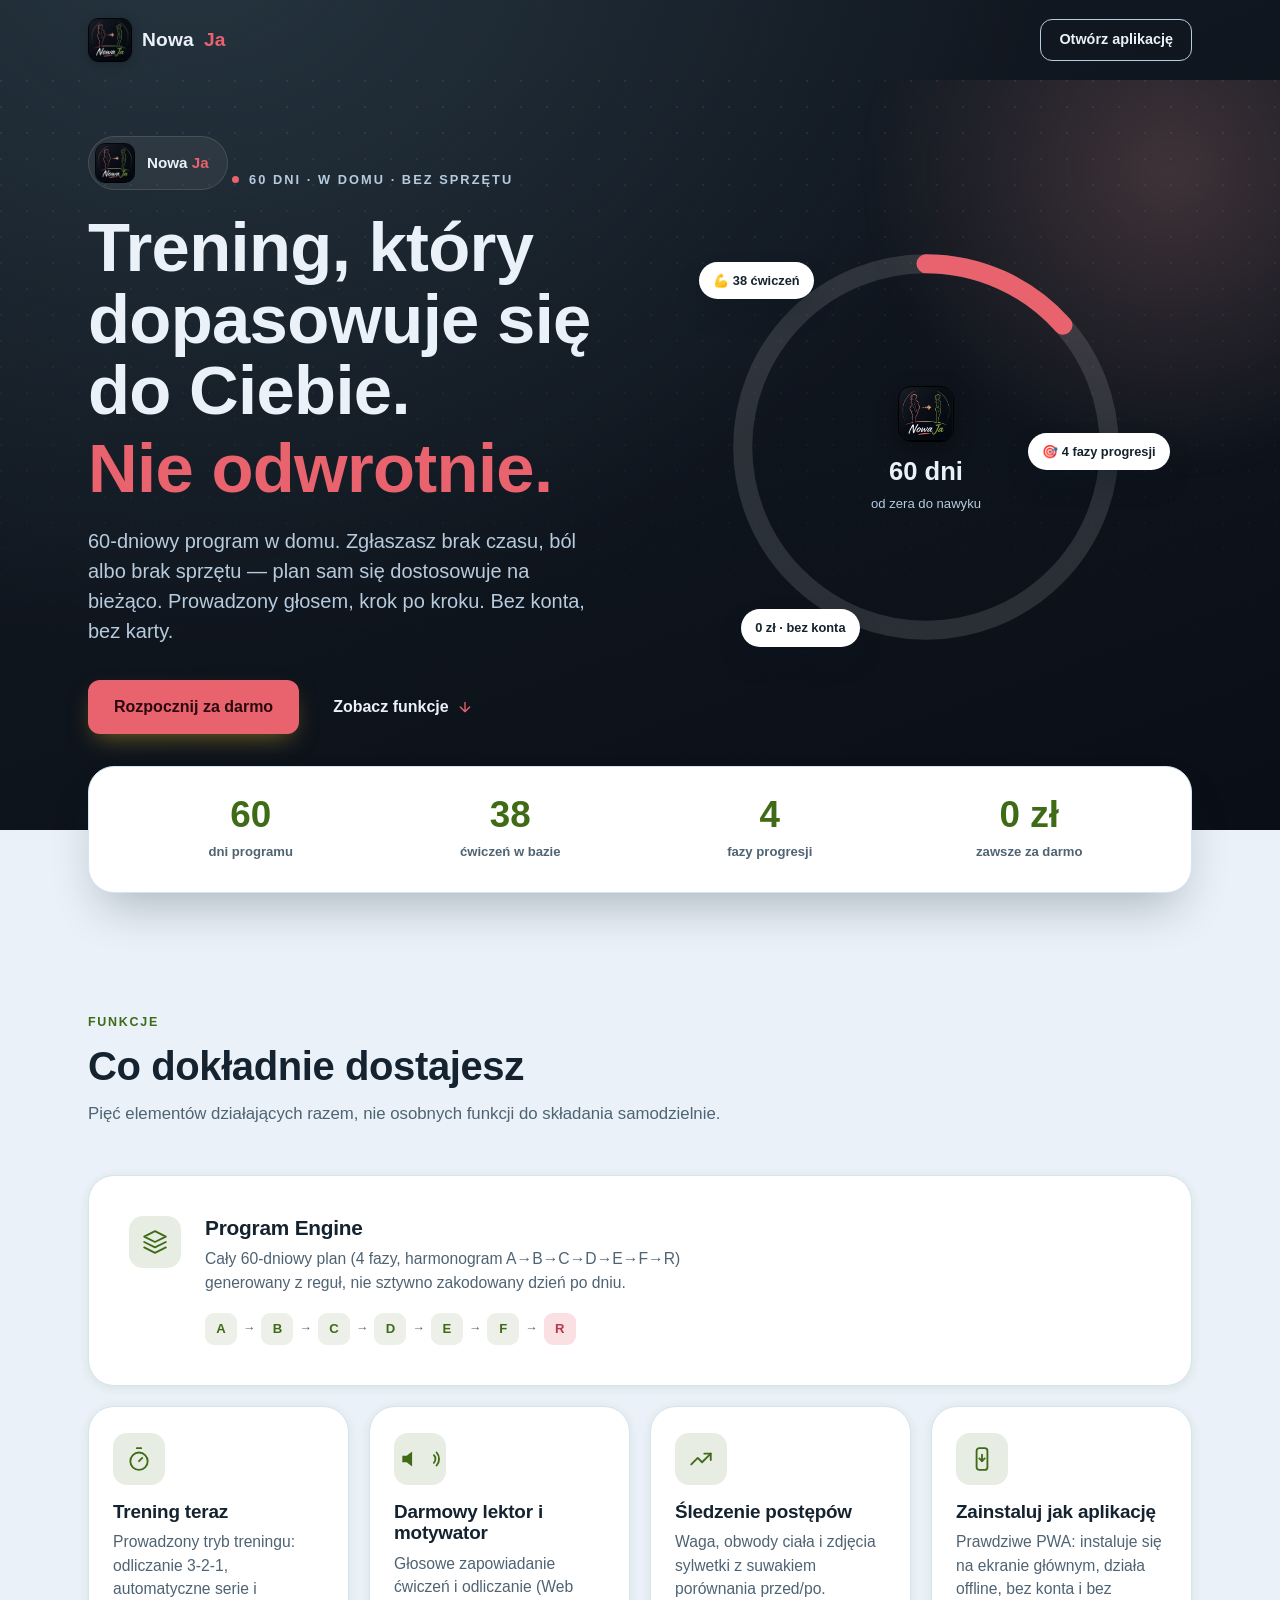
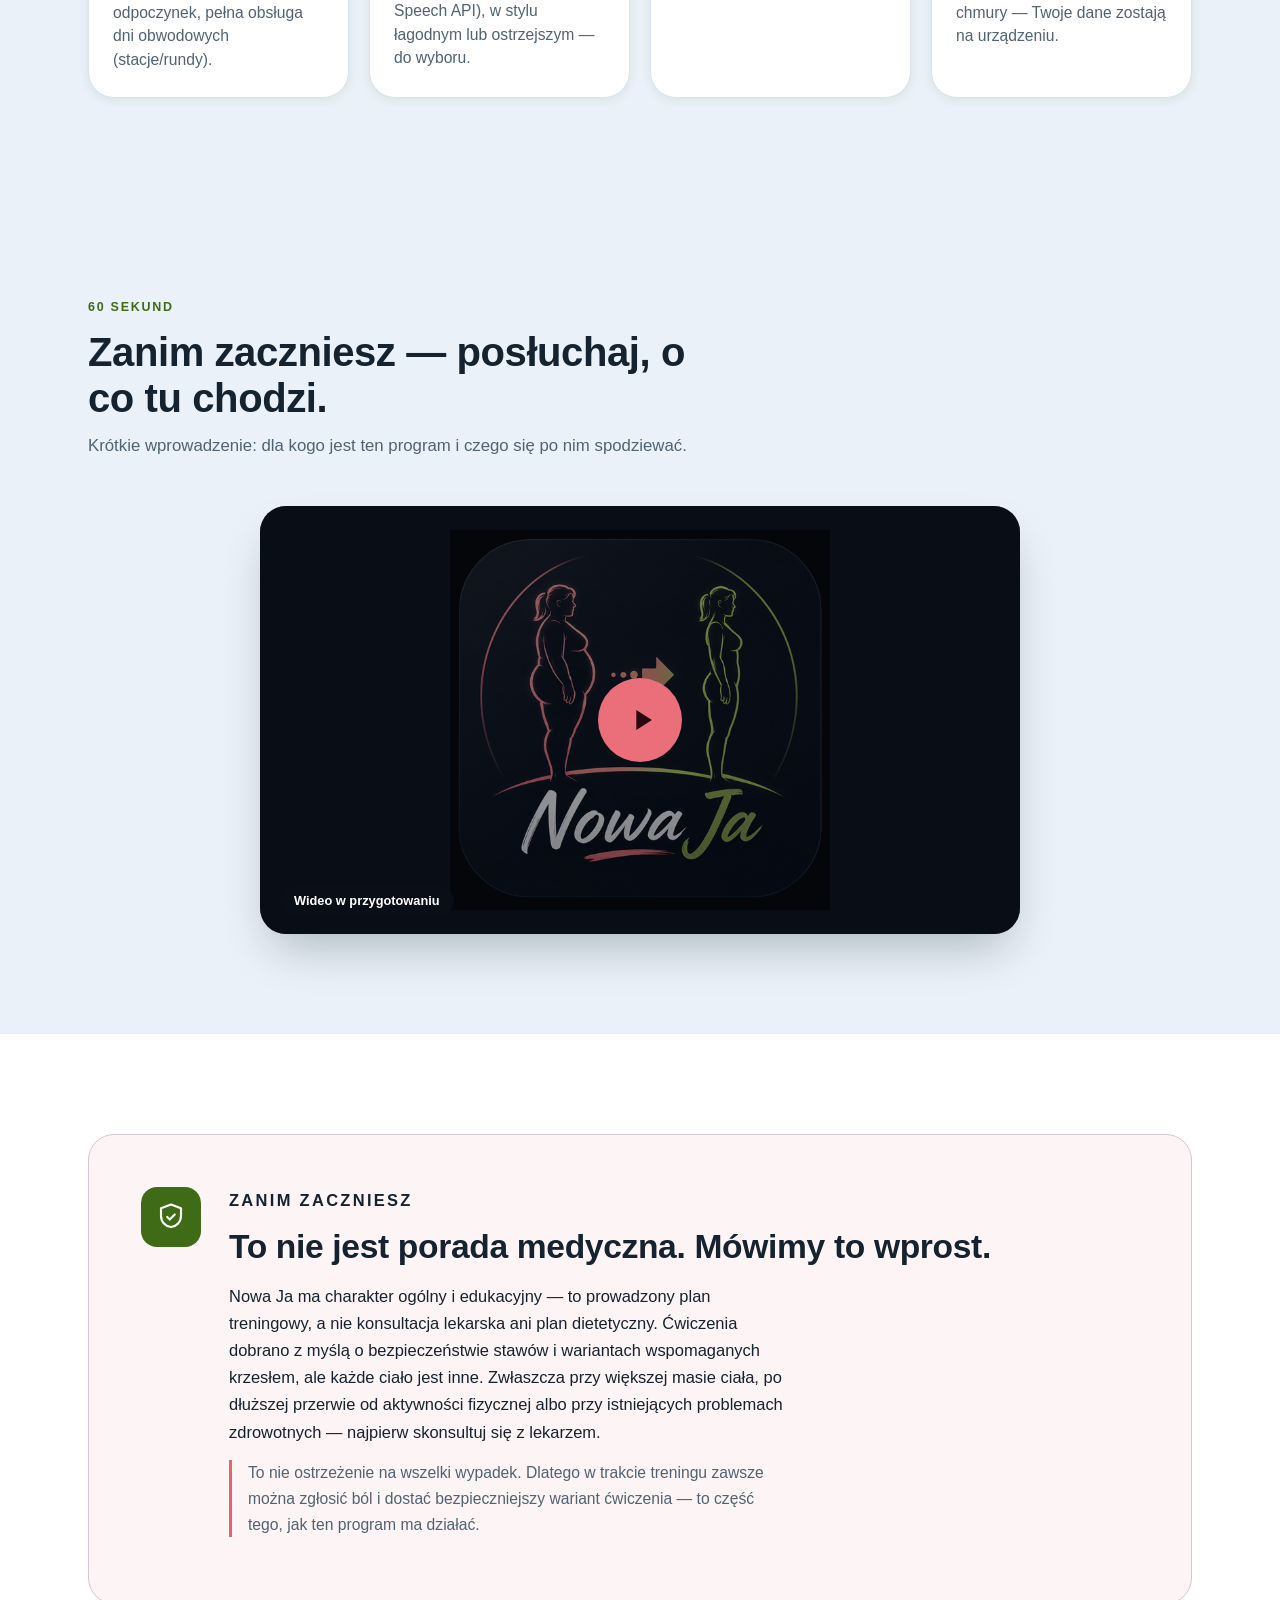
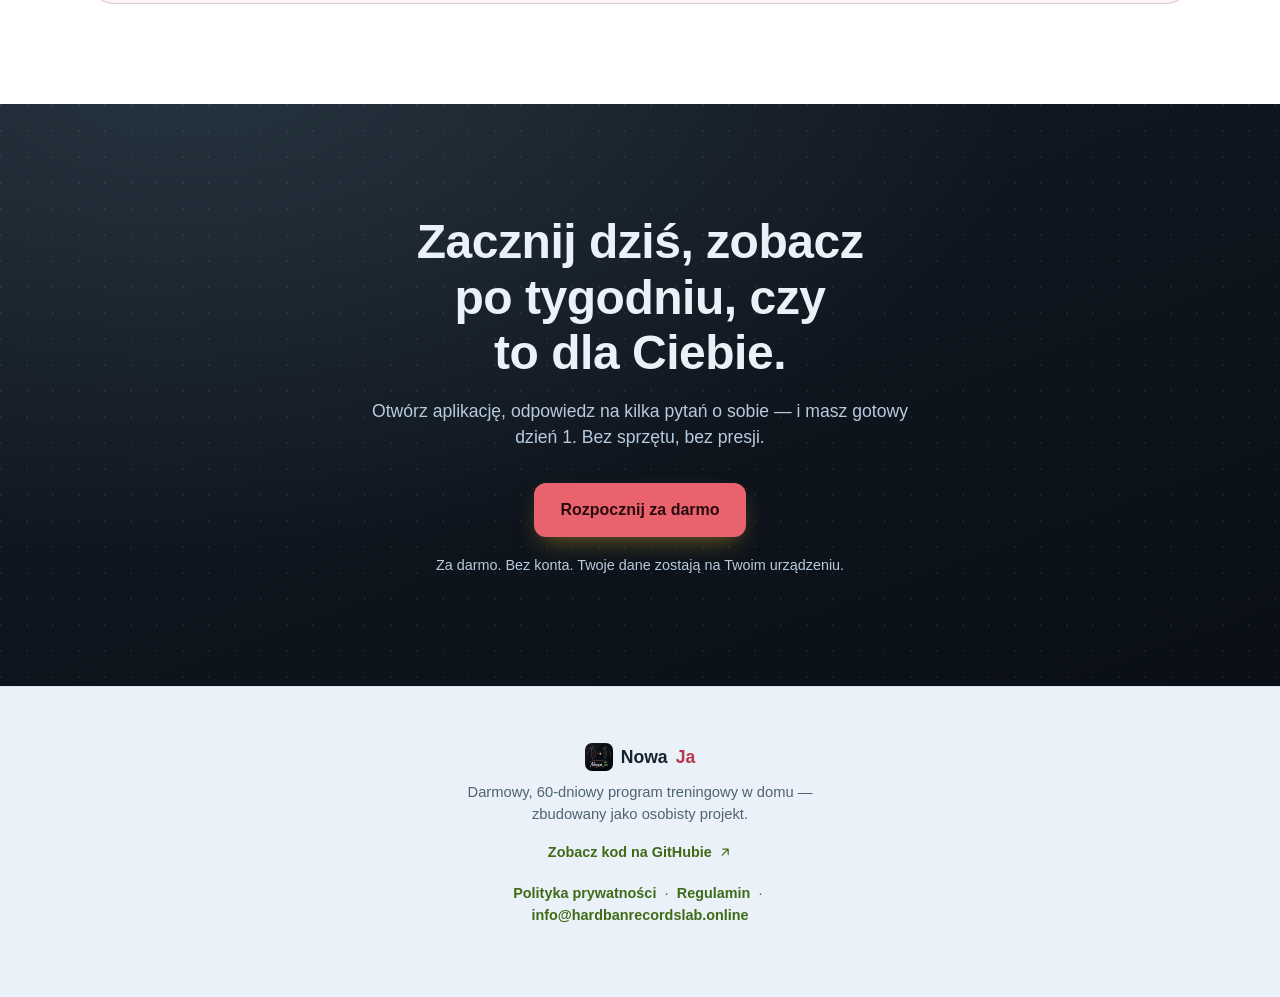
==== index.html @ bdd27f01 "Rewrite landing page copy away from stock ad-copy formulas Replaced the "stop X, start Y" / "not jus" ====
<!DOCTYPE html>
<html lang="pl">
<head>
<meta charset="UTF-8">
<meta name="viewport" content="width=device-width, initial-scale=1">
<script async src="https://pagead2.googlesyndication.com/pagead/js/adsbygoogle.js?client=ca-pub-1199802338847388" crossorigin="anonymous"></script>
<title>Nowa Ja — Twój 60-dniowy plan treningowy</title>
<meta name="description" content="Darmowy, w pełni spersonalizowany 60-dniowy program treningowy w domu. Bez sprzętu, bez konta, bez presji — z prowadzeniem głosowym i realną troską o bezpieczeństwo.">
<meta name="keywords" content="trening w domu, plan treningowy, 60 dni, aplikacja fitness, ćwiczenia bez sprzętu, trening kobiet, aplikacja PWA, darmowy trening">
<meta name="author" content="Nowa Ja">
<meta name="robots" content="index, follow">
<link rel="canonical" href="https://nowa-ja.vercel.app/">
<meta name="theme-color" content="#3F6B17">
<link rel="icon" type="image/png" sizes="32x32" href="icons/favicon-32.png">
<link rel="icon" type="image/png" sizes="192x192" href="icons/icon-192.png">
<link rel="apple-touch-icon" href="icons/apple-touch-icon.png">

<meta property="og:type" content="website">
<meta property="og:site_name" content="Nowa Ja">
<meta property="og:locale" content="pl_PL">
<meta property="og:url" content="https://nowa-ja.vercel.app/">
<meta property="og:title" content="Nowa Ja — Twój 60-dniowy plan treningowy">
<meta property="og:description" content="Darmowy, w pełni spersonalizowany 60-dniowy program treningowy w domu. Bez sprzętu, bez konta, bez presji — z prowadzeniem głosowym i realną troską o bezpieczeństwo.">
<meta property="og:image" content="https://nowa-ja.vercel.app/assets/og-image.png">
<meta property="og:image:width" content="1200">
<meta property="og:image:height" content="630">
<meta property="og:image:alt" content="Nowa Ja — logo aplikacji z sylwetkami przed i po">

<meta name="twitter:card" content="summary_large_image">
<meta name="twitter:title" content="Nowa Ja — Twój 60-dniowy plan treningowy">
<meta name="twitter:description" content="Darmowy, w pełni spersonalizowany 60-dniowy program treningowy w domu. Bez sprzętu, bez konta, bez presji.">
<meta name="twitter:image" content="https://nowa-ja.vercel.app/assets/og-image.png">

<script type="application/ld+json">
{
  "@context": "https://schema.org",
  "@type": "WebApplication",
  "name": "Nowa Ja",
  "url": "https://nowa-ja.vercel.app/",
  "description": "Darmowy, w pełni spersonalizowany 60-dniowy program treningowy w domu. Bez sprzętu, bez konta, bez presji — z prowadzeniem głosowym i realną troską o bezpieczeństwo.",
  "applicationCategory": "HealthApplication",
  "operatingSystem": "Any (przeglądarka / PWA)",
  "image": "https://nowa-ja.vercel.app/assets/og-image.png",
  "inLanguage": "pl",
  "offers": {
    "@type": "Offer",
    "price": "0",
    "priceCurrency": "PLN"
  }
}
</script>
<script>
/* Runs before the body paints: only gate .reveal elements behind opacity:0
   when JS actually executes AND the user hasn't asked for reduced motion.
   If this never runs (JS blocked) content is simply visible — no animation,
   never permanently hidden. */
if (!window.matchMedia('(prefers-reduced-motion: reduce)').matches) {
  document.documentElement.classList.add('js-reveal');
}
</script>
<style>

/* ============================================================
   TOKENS — copied from css/styles.css (:root / dark-mode blocks)
   plus supporting tokens for this page only (radius/shadow variants,
   and a fixed "brand panel" pair that intentionally does NOT swap
   with color-scheme — see note below).
   ============================================================ */
:root {
  /* Sampled directly from logo.png: forest green (the "after" silhouette +
     "Ja" wordmark) replaces navy, coral-red (the "before" silhouette + arrow)
     replaces gold — same roles, colors now actually come from the app's logo. */
  --navy: #3F6B17;
  --gold: #E8636E;
  --bg: #EAF1F8;
  --surface: #FFFFFF;
  --border: #D7E3F0;
  --text: #14232F;
  --text-muted: #4F6373;
  /* Darkened coral for coral-colored TEXT on light surfaces (footer wordmark,
     phase chips) — plain --gold on --bg/--surface only reaches ~2.9:1, short
     of the 4.5:1 text threshold — this darker shade measures 5.05:1.
     Gold/coral-on-navy contexts (panels, buttons) keep the vivid --gold. */
  --gold-ink: #B5394A;

  --radius: 16px;
  --radius-lg: 26px;
  --shadow: 0 2px 10px rgba(63, 107, 23, 0.10);
  --shadow-lg: 0 24px 48px -14px rgba(20, 35, 47, 0.30);

  /* Fixed near-black brand panel (hero / final CTA / showcase) — the same
     near-black as logo.png's own card background (sampled #0A0F17), not
     navy blue anymore. Deliberately NOT redefined under prefers-color-scheme:
     dark — "near-black dominant" is the brand's constant, matching the logo
     regardless of theme. Panel ink colors are fixed to match; near-black only
     improves contrast for the light panel-ink text vs. the old navy. */
  --panel-a: #141B24;
  --panel-b: #0A0F17;
  --panel-ink: #EAF1F8;
  --panel-ink-muted: #B7CBDE;
  --panel-bezel-a: #1C2530;
  --panel-bezel-b: #05080C;

  color-scheme: light dark;
}

@media (prefers-color-scheme: dark) {
  :root {
    /* Pulled further from --surface (#16232F) than the app's own dark bg so
       the page's section alternation (bg/surface/panel) stays legible
       instead of collapsing into one slab. */
    --bg: #0B141C;
    --surface: #16232F;
    --border: #223244;
    --text: #EAF1F8;
    --text-muted: #9DB1C2;
    --navy: #9AC94A;
    --shadow: 0 2px 10px rgba(0, 0, 0, 0.35);
    --shadow-lg: 0 24px 54px -12px rgba(0, 0, 0, 0.55);
    /* Vivid coral already clears AA on dark surfaces — no need to darken it. */
    --gold-ink: #E8636E;
  }
}

* { box-sizing: border-box; }

html {
  scroll-behavior: smooth;
}

body {
  margin: 0;
  background: var(--bg);
  color: var(--text);
  font-family: -apple-system, BlinkMacSystemFont, "Segoe UI", Roboto, Inter, sans-serif;
  -webkit-tap-highlight-color: transparent;
  overflow-x: hidden;
  line-height: 1.5;
}

img { max-width: 100%; display: block; }
a { color: inherit; }

.wrap {
  max-width: 1200px;
  margin-inline: auto;
  padding-inline: clamp(20px, 5vw, 48px);
}

.skip-link {
  position: absolute;
  left: -999px;
  top: 0;
  background: var(--gold);
  color: #2A0A0E;
  padding: 10px 16px;
  border-radius: 0 0 10px 0;
  font-weight: 700;
  z-index: 100;
}
.skip-link:focus {
  left: 0;
}

:focus-visible {
  outline: 2px solid var(--navy);
  outline-offset: 3px;
}
.panel :focus-visible,
.panel-dark :focus-visible {
  outline-color: var(--gold);
}

/* ---------- eyebrow / section heads ---------- */
.eyebrow {
  font-size: 0.78rem;
  font-weight: 800;
  letter-spacing: 0.14em;
  text-transform: uppercase;
  color: var(--navy);
  margin: 0 0 12px;
}
.panel .eyebrow, .panel-dark .eyebrow {
  color: var(--panel-ink-muted);
}

.section-head { max-width: 640px; margin: 0 0 48px; }
.section-head h2 { margin: 0 0 12px; }
.panel-dark .section-head h2 { color: var(--panel-ink); }
.section-sub { margin: 0; font-size: 1.05rem; color: var(--text-muted); }
.panel-dark .section-sub { color: var(--panel-ink-muted); }

h1, h2, h3 { font-weight: 800; letter-spacing: -0.01em; line-height: 1.15; margin: 0; }
h2 { font-size: clamp(1.7rem, 1.35rem + 1.6vw, 2.5rem); }
h3 { font-size: 1.18rem; }

section { position: relative; }

/* ---------- buttons ---------- */
.btn {
  display: inline-flex;
  align-items: center;
  justify-content: center;
  gap: 8px;
  border: none;
  border-radius: 12px;
  padding: 15px 26px;
  font-size: 1rem;
  font-weight: 800;
  font-family: inherit;
  cursor: pointer;
  text-decoration: none;
  transition: transform 0.18s ease, box-shadow 0.18s ease, background 0.18s ease;
  white-space: nowrap;
}
.btn-primary {
  background: var(--gold);
  color: #2A0A0E;
  box-shadow: 0 10px 24px -8px rgba(201, 162, 39, 0.55);
}
.btn-primary:hover { transform: translateY(-2px); box-shadow: 0 14px 30px -8px rgba(201, 162, 39, 0.65); }
.btn-primary:active { transform: translateY(0); }

.btn-outline {
  background: transparent;
  border: 1.5px solid var(--panel-ink-muted);
  color: var(--panel-ink);
  padding: 9px 18px;
  font-size: 0.9rem;
}
.btn-outline:hover { border-color: var(--gold); background: rgba(255,255,255,0.06); }

.btn-text {
  background: none;
  border: none;
  color: var(--panel-ink);
  font-weight: 700;
  padding: 8px 2px;
  display: inline-flex;
  align-items: center;
  gap: 8px;
  text-decoration: none;
}
.btn-text:hover { text-decoration: underline; }
.btn-text svg { transition: transform 0.18s ease; color: var(--gold); flex-shrink: 0; }
.btn-text:hover svg { transform: translateY(3px); }

.icon { width: 1em; height: 1em; }

/* ============================================================
   HEADER + HERO — fixed deep-navy brand panel
   ============================================================ */
.panel {
  background: radial-gradient(120% 160% at 15% -10%, #263540 0%, transparent 55%),
              linear-gradient(160deg, var(--panel-a) 0%, var(--panel-b) 100%);
  color: var(--panel-ink);
}
.panel-dark {
  background: linear-gradient(160deg, var(--panel-b) 0%, #05080C 100%);
  color: var(--panel-ink);
}

.site-header {
  padding-block: 18px;
}
.header-inner {
  display: flex;
  align-items: center;
  justify-content: space-between;
  gap: 16px;
}
.brand {
  display: inline-flex;
  align-items: center;
  gap: 10px;
  font-weight: 800;
  font-size: 1.2rem;
  letter-spacing: 0.2px;
  text-decoration: none;
  color: var(--panel-ink);
}
.brand span { color: var(--gold); }
.brand-logo { width: 44px; height: 44px; border-radius: 11px; display: block; box-shadow: 0 2px 10px rgba(0,0,0,0.25); }

.hero-badge {
  display: inline-flex;
  align-items: center;
  gap: 12px;
  background: rgba(255,255,255,0.06);
  border: 1px solid rgba(255,255,255,0.12);
  border-radius: 999px;
  padding: 6px 18px 6px 6px;
  margin-bottom: 22px;
}
.hero-badge img { width: 40px; height: 40px; border-radius: 10px; display: block; }
.hero-badge span { font-weight: 700; font-size: 0.95rem; color: var(--panel-ink); }
.hero-badge .accent-word { color: var(--gold); }

.hero {
  padding-top: clamp(28px, 6vw, 56px);
  padding-bottom: 96px;
  overflow: hidden;
}
.hero::before {
  content: '';
  position: absolute;
  inset: 0;
  background-image: radial-gradient(circle at 1px 1px, rgba(255,255,255,0.07) 1px, transparent 0);
  background-size: 26px 26px;
  -webkit-mask-image: linear-gradient(180deg, black, transparent 85%);
  mask-image: linear-gradient(180deg, black, transparent 85%);
  pointer-events: none;
}
.hero-glow {
  position: absolute;
  width: 620px;
  height: 620px;
  border-radius: 50%;
  /* A saturated coral radial over near-black averages toward a murky
     brown-grey rather than reading as warm light. Lighten the coral toward
     a soft rose and drop the alpha so it blends as a glow, not a stain. */
  background: radial-gradient(circle, rgba(255, 170, 165, 0.20), transparent 70%);
  filter: blur(10px);
  top: -220px;
  right: -200px;
  pointer-events: none;
}

.hero-inner {
  display: grid;
  grid-template-columns: 1fr;
  gap: 56px;
  align-items: center;
  position: relative;
}

.hero-eyebrow {
  font-size: 0.8rem;
  font-weight: 800;
  letter-spacing: 0.16em;
  text-transform: uppercase;
  /* Gold text at this size (~12.8px) measured 3.17:1 on the hero gradient —
     fails small-text AA. Keep gold as a small accent dot instead; the label
     itself uses the high-contrast muted panel ink. */
  color: var(--panel-ink-muted);
  margin: 0 0 18px;
  display: inline-flex;
  align-items: center;
  gap: 10px;
}
.hero-eyebrow .dot {
  width: 7px;
  height: 7px;
  border-radius: 50%;
  background: var(--gold);
  flex-shrink: 0;
}
.hero-title {
  font-size: clamp(2.5rem, 2rem + 3vw, 4.3rem);
  line-height: 1.04;
  margin: 0 0 22px;
}
.hero-title .accent {
  display: block;
  color: var(--gold);
  margin-top: 6px;
}
.hero-sub {
  font-size: clamp(1.05rem, 1rem + 0.4vw, 1.25rem);
  color: var(--panel-ink-muted);
  max-width: 46ch;
  margin: 0 0 34px;
}
.hero-cta-row {
  display: flex;
  align-items: center;
  gap: 28px;
  flex-wrap: wrap;
}


/* --- hero visual --- */
.hero-visual {
  width: 100%;
  max-width: 560px;
  margin-inline: auto;
  padding: 10px 4px 0;
}
/* Animated hero visual: a filling progress ring (pure CSS/SVG motion, no
   screenshot) with the logo centered and stat badges floating around it. */
.hero-motion {
  position: relative;
  width: 100%;
  max-width: 420px;
  aspect-ratio: 1;
  margin: 20px auto 0;
}
.hero-ring { width: 100%; height: 100%; transform: rotate(-90deg); }
.hero-ring-track, .hero-ring-fill {
  fill: none;
  stroke-width: 10;
  stroke-linecap: round;
}
.hero-ring-track { stroke: rgba(255,255,255,0.12); }
.hero-ring-fill {
  stroke: var(--gold);
  stroke-dasharray: 603;
  stroke-dashoffset: 603;
}
@media (prefers-reduced-motion: no-preference) {
  .hero-ring-fill { animation: heroRingFill 1.6s 0.3s cubic-bezier(.16,.8,.3,1) forwards; }
}
@media (prefers-reduced-motion: reduce) {
  .hero-ring-fill { stroke-dashoffset: 522; }
}
@keyframes heroRingFill { to { stroke-dashoffset: 522; } }
.hero-motion-center {
  position: absolute; inset: 0;
  display: flex; flex-direction: column; align-items: center; justify-content: center;
  gap: 4px;
  text-align: center;
}
.hero-motion-center img { width: 56px; height: 56px; border-radius: 14px; margin-bottom: 6px; box-shadow: 0 6px 20px rgba(0,0,0,0.35); }
.hero-motion-center strong { font-size: 1.6rem; color: var(--panel-ink); }
.hero-motion-center span { font-size: 0.82rem; color: var(--panel-ink-muted); }
.hero-float-chip {
  position: absolute;
  background: var(--surface);
  color: var(--text);
  font-weight: 800;
  font-size: 0.8rem;
  padding: 9px 14px;
  border-radius: 999px;
  box-shadow: 0 14px 30px -8px rgba(10,20,30,0.45);
  white-space: nowrap;
}
.hero-float-1 { top: 6%; left: -4%; }
.hero-float-2 { top: 46%; right: -8%; }
.hero-float-3 { bottom: 4%; left: 6%; }
@media (prefers-reduced-motion: no-preference) {
  .hero-float-chip { animation: heroChipFloat 4.5s ease-in-out infinite; }
  .hero-float-2 { animation-delay: 0.6s; }
  .hero-float-3 { animation-delay: 1.2s; }
}
@keyframes heroChipFloat { 0%, 100% { transform: translateY(0); } 50% { transform: translateY(-8px); } }
@media (max-width: 480px) {
  .hero-float-1 { left: 0; }
  .hero-float-2 { right: 0; }
}

/* ---------- trust stat bar ---------- */
.stat-bar {
  margin-top: -64px;
  padding-bottom: 0;
  position: relative;
  z-index: 5;
}
.stat-card {
  background: var(--surface);
  border: 1px solid var(--border);
  border-radius: var(--radius-lg);
  box-shadow: var(--shadow-lg);
  padding: 30px clamp(16px, 4vw, 40px);
  display: grid;
  grid-template-columns: repeat(2, 1fr);
  gap: 26px 16px;
}
.stat { text-align: center; }
.stat-num {
  display: block;
  font-size: clamp(1.7rem, 1.4rem + 1.2vw, 2.3rem);
  font-weight: 800;
  color: var(--navy);
  line-height: 1;
  font-variant-numeric: tabular-nums;
}
.stat-label {
  display: block;
  margin-top: 8px;
  font-size: 0.82rem;
  color: var(--text-muted);
  font-weight: 600;
}

/* ============================================================
   FEATURES
   ============================================================ */
.features { padding-block: 120px 100px; }

.feature-lead {
  background: var(--surface);
  border: 1px solid var(--border);
  border-radius: var(--radius-lg);
  box-shadow: var(--shadow);
  padding: clamp(24px, 4vw, 40px);
  display: grid;
  grid-template-columns: 1fr;
  gap: 20px;
  align-items: start;
  margin-bottom: 20px;
  transition: transform 0.25s ease, box-shadow 0.25s ease;
}
.feature-lead:hover { transform: translateY(-4px); box-shadow: var(--shadow-lg); }

.feature-grid-secondary {
  display: grid;
  grid-template-columns: repeat(auto-fit, minmax(230px, 1fr));
  gap: 20px;
}
.feature {
  background: var(--surface);
  border: 1px solid var(--border);
  border-radius: var(--radius-lg);
  box-shadow: var(--shadow);
  padding: 26px 24px;
  transition: transform 0.25s ease, box-shadow 0.25s ease;
}
.feature:hover { transform: translateY(-4px); box-shadow: var(--shadow-lg); }

.feature-icon {
  width: 52px;
  height: 52px;
  min-width: 52px;
  border-radius: 14px;
  background: var(--bg);
  background: color-mix(in srgb, var(--navy) 12%, var(--surface));
  color: var(--navy);
  display: flex;
  align-items: center;
  justify-content: center;
  margin-bottom: 16px;
}
.feature-lead .feature-icon { margin-bottom: 0; }
.feature-icon svg { width: 26px; height: 26px; }
.feature-icon svg.icon-wave { margin-left: -8px; }

.feature h3 { margin-bottom: 8px; }
.feature p { margin: 0; color: var(--text-muted); font-size: 0.98rem; }
.feature-lead h3 { font-size: 1.3rem; margin-bottom: 8px; }
.feature-lead p { margin: 0; color: var(--text-muted); font-size: 0.98rem; max-width: 62ch; }

.phase-chips {
  display: flex;
  flex-wrap: wrap;
  align-items: center;
  gap: 6px;
  margin-top: 18px;
}
.phase-chips .chip {
  width: 32px;
  height: 32px;
  border-radius: 9px;
  background: color-mix(in srgb, var(--navy) 10%, var(--surface));
  color: var(--navy);
  font-weight: 800;
  font-size: 0.82rem;
  display: flex;
  align-items: center;
  justify-content: center;
  flex-shrink: 0;
}
.phase-chips .chip-r {
  background: color-mix(in srgb, var(--gold) 20%, var(--surface));
  color: var(--gold-ink);
}
.phase-chips .arrow { color: var(--text-muted); font-size: 0.78rem; }

/* ============================================================
   INTRO VIDEO — teaser card, swapped for a real <video> once produced
   ============================================================ */
.intro-video { padding-block: 100px; background: var(--bg); }
.video-teaser {
  position: relative;
  max-width: 760px;
  margin: 40px auto 0;
  border-radius: var(--radius-lg);
  overflow: hidden;
  box-shadow: var(--shadow-lg);
  aspect-ratio: 16 / 9;
  background: #0A0F17;
}
.video-teaser-poster { width: 100%; height: 100%; object-fit: cover; display: block; opacity: 0.55; }
.video-teaser-play {
  position: absolute; inset: 0; margin: auto;
  width: 84px; height: 84px;
  border-radius: 50%;
  border: none;
  background: color-mix(in srgb, var(--gold) 92%, white 8%);
  color: #2A0A0E;
  display: flex; align-items: center; justify-content: center;
  cursor: not-allowed;
}
.video-teaser-play svg { width: 34px; height: 34px; margin-left: 4px; }
.video-teaser-badge {
  position: absolute; left: 20px; bottom: 18px;
  background: rgba(10, 15, 23, 0.75);
  color: #fff;
  font-size: 0.8rem;
  font-weight: 700;
  padding: 6px 14px;
  border-radius: 999px;
}

/* ============================================================
   SAFETY / TRUST
   ============================================================ */
.safety { padding-block: 100px; background: var(--surface); }
.safety-inner {
  background: var(--bg);
  background: color-mix(in srgb, var(--gold) 7%, var(--surface));
  border: 1px solid var(--border);
  border: 1px solid color-mix(in srgb, var(--gold) 24%, var(--border));
  border-radius: var(--radius-lg);
  padding: clamp(28px, 5vw, 52px);
  display: grid;
  grid-template-columns: 1fr;
  gap: 20px;
  align-items: start;
}
@media (prefers-color-scheme: dark) {
  .safety-inner {
    /* The 7%/24% gold mixes above read as barely-there on the dark
       --surface — raise both so the callout still reads as visually
       distinct in dark mode, matching its light-mode prominence. Mixing
       gold into --surface (a cool, blue-leaning navy) pulls the blend
       toward olive-grey no matter how much white is added first — the
       surface's blue channel keeps fighting gold's warmth. Mixing into a
       neutral warm-black instead (no blue to fight) reads as a genuine
       warm dark amber/brown, verified against several ratios side by side. */
    background: color-mix(in srgb, var(--gold) 28%, #1a1712);
    border-color: color-mix(in srgb, var(--gold) 45%, var(--border));
  }
}
.safety-icon {
  width: 60px;
  height: 60px;
  min-width: 60px;
  border-radius: 16px;
  background: var(--navy);
  color: #fff;
  display: flex;
  align-items: center;
  justify-content: center;
}
.safety-icon svg { width: 30px; height: 30px; }
.safety-copy h2 { margin-bottom: 16px; font-size: clamp(1.5rem, 1.25rem + 1.2vw, 2.1rem); }
.safety-copy p { margin: 0 0 14px; color: var(--text); font-size: 1.03rem; line-height: 1.65; max-width: 62ch; }
.safety-copy p.safety-note {
  border-left: 3px solid var(--gold);
  padding-left: 16px;
  color: var(--text-muted);
  font-size: 0.98rem;
}

/* ============================================================
   FINAL CTA — fixed deep-navy panel
   ============================================================ */
.final-cta { padding-block: 110px; overflow: hidden; }
.final-cta::before {
  content: '';
  position: absolute;
  inset: 0;
  background-image: radial-gradient(circle at 1px 1px, rgba(255,255,255,0.06) 1px, transparent 0);
  background-size: 26px 26px;
  pointer-events: none;
}
.final-cta-inner {
  text-align: center;
  max-width: 640px;
  margin-inline: auto;
  position: relative;
}
.final-cta h2 { font-size: clamp(2rem, 1.6rem + 2vw, 3rem); margin-bottom: 18px; text-wrap: balance; }
.final-cta p.lead { color: var(--panel-ink-muted); font-size: 1.1rem; margin: 0 0 32px; }
.reassurance { margin: 18px 0 0; font-size: 0.9rem; color: var(--panel-ink-muted); }

/* ============================================================
   FOOTER
   ============================================================ */
.site-footer { padding-block: 56px; border-top: 1px solid var(--border); }
.footer-inner { text-align: center; }
.footer-brand { display: flex; align-items: center; justify-content: center; gap: 8px; font-weight: 800; font-size: 1.1rem; margin-bottom: 10px; }
.footer-brand span { color: var(--gold-ink); }
.footer-brand img { width: 28px; height: 28px; border-radius: 7px; display: block; }
.footer-tag { color: var(--text-muted); font-size: 0.92rem; max-width: 46ch; margin: 0 auto 14px; }
.footer-link {
  color: var(--navy);
  font-weight: 700;
  font-size: 0.9rem;
  text-decoration: none;
  display: inline-flex;
  align-items: center;
  gap: 6px;
}
.footer-link:hover { text-decoration: underline; }
.footer-legal { margin-top: 18px; }
.footer-legal .footer-link { display: inline-flex; }

/* ============================================================
   MOTION — reveal on scroll, respects reduced motion
   ============================================================ */
/* Progressive enhancement: elements only start hidden once an early
   head-script confirms JS ran and the user allows motion (html.js-reveal).
   Without that class — JS disabled/blocked, or reduced-motion — content
   is visible immediately, never gated behind script execution. */
.reveal {
  transition: opacity 0.7s cubic-bezier(.16,.8,.3,1), transform 0.7s cubic-bezier(.16,.8,.3,1);
}
html.js-reveal .reveal {
  opacity: 0;
  transform: translateY(22px);
}
/* Transform is declared in exactly ONE rule for the visible state, so there
   is no specificity race between "revealed" and ":hover" to lose (that race
   is what broke both attempt 1 — dead hover — and attempt 1's :not(:hover)
   fix — a wrong +22px hover jump on every other .reveal element). Cards
   that want a hover lift just set the --lift custom property; every other
   .reveal element leaves it unset and falls back to 0px, i.e. no movement. */
html.js-reveal .reveal.is-visible {
  opacity: 1;
  transform: translateY(var(--lift, 0px));
}
.feature:hover, .feature-lead:hover { --lift: -4px; }
.reveal-delay-1 { transition-delay: 0.12s; }
.reveal-delay-2 { transition-delay: 0.1s; }

.feature-grid-secondary .feature:nth-child(1) { transition-delay: 0.02s; }
.feature-grid-secondary .feature:nth-child(2) { transition-delay: 0.09s; }
.feature-grid-secondary .feature:nth-child(3) { transition-delay: 0.16s; }
.feature-grid-secondary .feature:nth-child(4) { transition-delay: 0.23s; }
/* Reveal stagger delays apply to hover too since it's the same transition
   property — without this the last card's lift lags ~230ms behind the cursor. */
.feature-grid-secondary .feature:hover,
.feature-lead:hover { transition-delay: 0s; }

@media (prefers-reduced-motion: reduce) {
  html { scroll-behavior: auto; }
  html.js-reveal .reveal, .reveal { opacity: 1 !important; transform: none !important; transition: none !important; }
  .btn-primary:hover, .feature:hover, .feature-lead:hover {
    transform: none;
  }
}

/* ============================================================
   RESPONSIVE
   ============================================================ */
@media (min-width: 760px) {
  .stat-card { grid-template-columns: repeat(4, 1fr); }
  .safety-inner { grid-template-columns: 60px 1fr; gap: 28px; }
  .feature-lead { grid-template-columns: auto 1fr; gap: 24px; }
  .feature-lead .feature-icon { margin-bottom: 0; }
}

@media (min-width: 900px) {
  .hero-inner { grid-template-columns: 1fr 1fr; gap: 40px; }
  .hero-cta-row { gap: 32px; }
}

@media (max-width: 480px) {
  .hero-cta-row { flex-direction: column; align-items: flex-start; gap: 18px; }
  .btn-primary { width: 100%; }
}
</style>
</head>
<body>

<a href="#main" class="skip-link">Przejdź do treści</a>

<main id="main">
<div class="panel">
  <header class="site-header">
    <div class="wrap header-inner">
      <a href="app.html" class="brand"><img src="icons/icon-192.png" alt="" class="brand-logo">Nowa <span>Ja</span></a>
      <a href="app.html" class="btn btn-outline">Otwórz aplikację</a>
    </div>
  </header>

  <section class="hero" id="hero">
    <div class="hero-glow" aria-hidden="true"></div>
    <div class="wrap hero-inner">

      <div class="hero-copy reveal">
        <div class="hero-badge"><img src="icons/icon-192.png" alt=""><span>Nowa <span class="accent-word">Ja</span></span></div>
        <p class="hero-eyebrow"><span class="dot" aria-hidden="true"></span>60 dni · w domu · bez sprzętu</p>
        <h1 class="hero-title">Trening, który dopasowuje się do Ciebie.<span class="accent">Nie odwrotnie.</span></h1>
        <p class="hero-sub">60-dniowy program w domu. Zgłaszasz brak czasu, ból albo brak sprzętu — plan sam się dostosowuje na bieżąco. Prowadzony głosem, krok po kroku. Bez konta, bez karty.</p>
        <div class="hero-cta-row">
          <a href="app.html" class="btn btn-primary">Rozpocznij za darmo</a>
          <a href="#funkcje" class="btn-text">
            Zobacz funkcje
            <svg class="icon" viewBox="0 0 24 24" fill="none" stroke="currentColor" stroke-width="2" stroke-linecap="round" stroke-linejoin="round"><path d="M12 5v14M5 12l7 7 7-7"/></svg>
          </a>
        </div>
      </div>

      <div class="hero-visual reveal reveal-delay-1">
        <div class="hero-motion" aria-hidden="true">
          <svg class="hero-ring" viewBox="0 0 220 220">
            <circle class="hero-ring-track" cx="110" cy="110" r="96"></circle>
            <circle class="hero-ring-fill" cx="110" cy="110" r="96"></circle>
          </svg>
          <div class="hero-motion-center">
            <img src="icons/icon-192.png" alt="">
            <strong>60 dni</strong>
            <span>od zera do nawyku</span>
          </div>
          <div class="hero-float-chip hero-float-1">💪 38 ćwiczeń</div>
          <div class="hero-float-chip hero-float-2">🎯 4 fazy progresji</div>
          <div class="hero-float-chip hero-float-3">0 zł · bez konta</div>
        </div>
      </div>

    </div>
  </section>
</div>

<section class="stat-bar">
  <div class="wrap">
    <div class="stat-card reveal">
      <div class="stat"><span class="stat-num">60</span><span class="stat-label">dni programu</span></div>
      <div class="stat"><span class="stat-num">38</span><span class="stat-label">ćwiczeń w bazie</span></div>
      <div class="stat"><span class="stat-num">4</span><span class="stat-label">fazy progresji</span></div>
      <div class="stat"><span class="stat-num">0 zł</span><span class="stat-label">zawsze za darmo</span></div>
    </div>
  </div>
</section>

  <section class="features" id="funkcje">
    <div class="wrap">
      <header class="section-head reveal">
        <p class="eyebrow">Funkcje</p>
        <h2>Co dokładnie dostajesz</h2>
        <p class="section-sub">Pięć elementów działających razem, nie osobnych funkcji do składania samodzielnie.</p>
      </header>

      <article class="feature-lead reveal">
        <div class="feature-icon" aria-hidden="true">
          <svg viewBox="0 0 24 24" fill="none" stroke="currentColor" stroke-width="1.7" stroke-linecap="round" stroke-linejoin="round"><path d="M12 2 2 7l10 5 10-5-10-5Z"/><path d="M2 12l10 5 10-5"/><path d="M2 17l10 5 10-5"/></svg>
        </div>
        <div>
          <h3>Program Engine</h3>
          <p>Cały 60-dniowy plan (4 fazy, harmonogram A→B→C→D→E→F→R) generowany z reguł, nie sztywno zakodowany dzień po dniu.</p>
          <div class="phase-chips" aria-hidden="true">
            <span class="chip">A</span><span class="arrow">→</span><span class="chip">B</span><span class="arrow">→</span><span class="chip">C</span><span class="arrow">→</span><span class="chip">D</span><span class="arrow">→</span><span class="chip">E</span><span class="arrow">→</span><span class="chip">F</span><span class="arrow">→</span><span class="chip chip-r">R</span>
          </div>
        </div>
      </article>

      <div class="feature-grid-secondary">
        <article class="feature reveal">
          <div class="feature-icon" aria-hidden="true">
            <svg viewBox="0 0 24 24" fill="none" stroke="currentColor" stroke-width="1.7" stroke-linecap="round" stroke-linejoin="round"><circle cx="12" cy="14" r="8"/><path d="M12 14 15 11"/><path d="M10 2h4"/></svg>
          </div>
          <h3>Trening teraz</h3>
          <p>Prowadzony tryb treningu: odliczanie 3-2-1, automatyczne serie i odpoczynek, pełna obsługa dni obwodowych (stacje/rundy).</p>
        </article>

        <article class="feature reveal">
          <div class="feature-icon" aria-hidden="true">
            <svg viewBox="0 0 24 24" fill="currentColor" stroke="none"><path d="M4 9v6h4l5 4V5L8 9H4Z"/></svg>
            <svg class="icon-wave" viewBox="0 0 24 24" fill="none" stroke="currentColor" stroke-width="1.7" stroke-linecap="round"><path d="M16.5 8.5a5 5 0 0 1 0 7"/><path d="M19 6a9 9 0 0 1 0 12"/></svg>
          </div>
          <h3>Darmowy lektor i motywator</h3>
          <p>Głosowe zapowiadanie ćwiczeń i odliczanie (Web Speech API), w stylu łagodnym lub ostrzejszym — do wyboru.</p>
        </article>

        <article class="feature reveal">
          <div class="feature-icon" aria-hidden="true">
            <svg viewBox="0 0 24 24" fill="none" stroke="currentColor" stroke-width="1.7" stroke-linecap="round" stroke-linejoin="round"><path d="M3 17l6-6 4 4 8-8"/><path d="M15 7h6v6"/></svg>
          </div>
          <h3>Śledzenie postępów</h3>
          <p>Waga, obwody ciała i zdjęcia sylwetki z suwakiem porównania przed/po.</p>
        </article>

        <article class="feature reveal">
          <div class="feature-icon" aria-hidden="true">
            <svg viewBox="0 0 24 24" fill="none" stroke="currentColor" stroke-width="1.7" stroke-linecap="round" stroke-linejoin="round"><rect x="7" y="2" width="10" height="20" rx="2.5"/><path d="M12 8v6"/><path d="M9.5 11.5 12 14l2.5-2.5"/></svg>
          </div>
          <h3>Zainstaluj jak aplikację</h3>
          <p>Prawdziwe PWA: instaluje się na ekranie głównym, działa offline, bez konta i bez chmury — Twoje dane zostają na urządzeniu.</p>
        </article>
      </div>
    </div>
  </section>

  <section class="intro-video" id="poznaj">
    <div class="wrap">
      <header class="section-head reveal">
        <p class="eyebrow">60 sekund</p>
        <h2>Zanim zaczniesz — posłuchaj, o co tu chodzi.</h2>
        <p class="section-sub">Krótkie wprowadzenie: dla kogo jest ten program i czego się po nim spodziewać.</p>
      </header>
      <!-- Placeholder do podmiany na <video controls poster="assets/video/poster.jpg"><source src="assets/video/wprowadzenie.mp4" type="video/mp4"></video>
           gdy plik będzie gotowy — patrz skrypt w wiadomości czatu. -->
      <div class="video-teaser reveal reveal-delay-1">
        <img src="assets/og-image.png" alt="Nowa Ja — zapowiedź wideo wprowadzającego" class="video-teaser-poster">
        <button type="button" class="video-teaser-play" aria-label="Odtwórz wideo wprowadzające" disabled>
          <svg viewBox="0 0 24 24" fill="currentColor"><path d="M8 5v14l11-7Z"/></svg>
        </button>
        <span class="video-teaser-badge">Wideo w przygotowaniu</span>
      </div>
    </div>
  </section>

  <section class="safety">
    <div class="wrap">
      <div class="safety-inner reveal">
        <div class="safety-icon" aria-hidden="true">
          <svg viewBox="0 0 24 24" fill="none" stroke="currentColor" stroke-width="1.7" stroke-linecap="round" stroke-linejoin="round"><path d="M12 2 4 5v6c0 5 3.5 8.5 8 9 4.5-.5 8-4 8-9V5l-8-3Z"/><path d="m9 12 2 2 4-4"/></svg>
        </div>
        <div class="safety-copy">
          <p class="eyebrow">Zanim zaczniesz</p>
          <h2>To nie jest porada medyczna. Mówimy to wprost.</h2>
          <p>Nowa Ja ma charakter ogólny i edukacyjny — to prowadzony plan treningowy, a nie konsultacja lekarska ani plan dietetyczny. Ćwiczenia dobrano z myślą o bezpieczeństwie stawów i wariantach wspomaganych krzesłem, ale każde ciało jest inne. Zwłaszcza przy większej masie ciała, po dłuższej przerwie od aktywności fizycznej albo przy istniejących problemach zdrowotnych — najpierw skonsultuj się z lekarzem.</p>
          <p class="safety-note">To nie ostrzeżenie na wszelki wypadek. Dlatego w trakcie treningu zawsze można zgłosić ból i dostać bezpieczniejszy wariant ćwiczenia — to część tego, jak ten program ma działać.</p>
        </div>
      </div>
    </div>
  </section>

  <section class="final-cta panel">
    <div class="wrap final-cta-inner reveal">
      <h2>Zacznij dziś, zobacz po tygodniu, czy to dla Ciebie.</h2>
      <p class="lead">Otwórz aplikację, odpowiedz na kilka pytań o sobie — i masz gotowy dzień 1. Bez sprzętu, bez presji.</p>
      <a href="app.html" class="btn btn-primary">Rozpocznij za darmo</a>
      <p class="reassurance">Za darmo. Bez konta. Twoje dane zostają na Twoim urządzeniu.</p>
    </div>
  </section>

</main>

<footer class="site-footer">
  <div class="wrap footer-inner">
    <div class="footer-brand"><img src="icons/icon-192.png" alt="">Nowa <span>Ja</span></div>
    <p class="footer-tag">Darmowy, 60-dniowy program treningowy w domu — zbudowany jako osobisty projekt.</p>
    <a href="https://github.com/HardbanRecordsLab/nowa-ja" class="footer-link" target="_blank" rel="noopener">
      Zobacz kod na GitHubie
      <svg class="icon" viewBox="0 0 24 24" fill="none" stroke="currentColor" stroke-width="2" stroke-linecap="round" stroke-linejoin="round"><path d="M7 17 17 7M8 7h9v9"/></svg>
    </a>
    <p class="footer-tag footer-legal">
      <a href="polityka-prywatnosci.html" class="footer-link">Polityka prywatności</a>
      &nbsp;·&nbsp;
      <a href="regulamin.html" class="footer-link">Regulamin</a>
      &nbsp;·&nbsp;
      <a href="mailto:info@hardbanrecordslab.online" class="footer-link">info@hardbanrecordslab.online</a>
    </p>
  </div>
</footer>

<script>
(function () {
  var reduced = window.matchMedia('(prefers-reduced-motion: reduce)').matches;
  var items = document.querySelectorAll('.reveal');

  if (reduced || !('IntersectionObserver' in window)) {
    items.forEach(function (el) { el.classList.add('is-visible'); });
    return;
  }

  var observer = new IntersectionObserver(function (entries) {
    entries.forEach(function (entry) {
      if (entry.isIntersecting) {
        entry.target.classList.add('is-visible');
        observer.unobserve(entry.target);
      }
    });
  }, { threshold: 0.15, rootMargin: '0px 0px -40px 0px' });

  items.forEach(function (el) { observer.observe(el); });

  // Safety net: an element that's already past the viewport on load (or an
  // automated tool capturing without a real scroll) should never stay
  // invisible forever.
  window.setTimeout(function () {
    items.forEach(function (el) { el.classList.add('is-visible'); });
  }, 2500);
})();
</script>

<script>
  window.va = window.va || function () { (window.vaq = window.vaq || []).push(arguments); };
</script>
<script defer src="/_vercel/insights/script.js"></script>

</body>
</html>
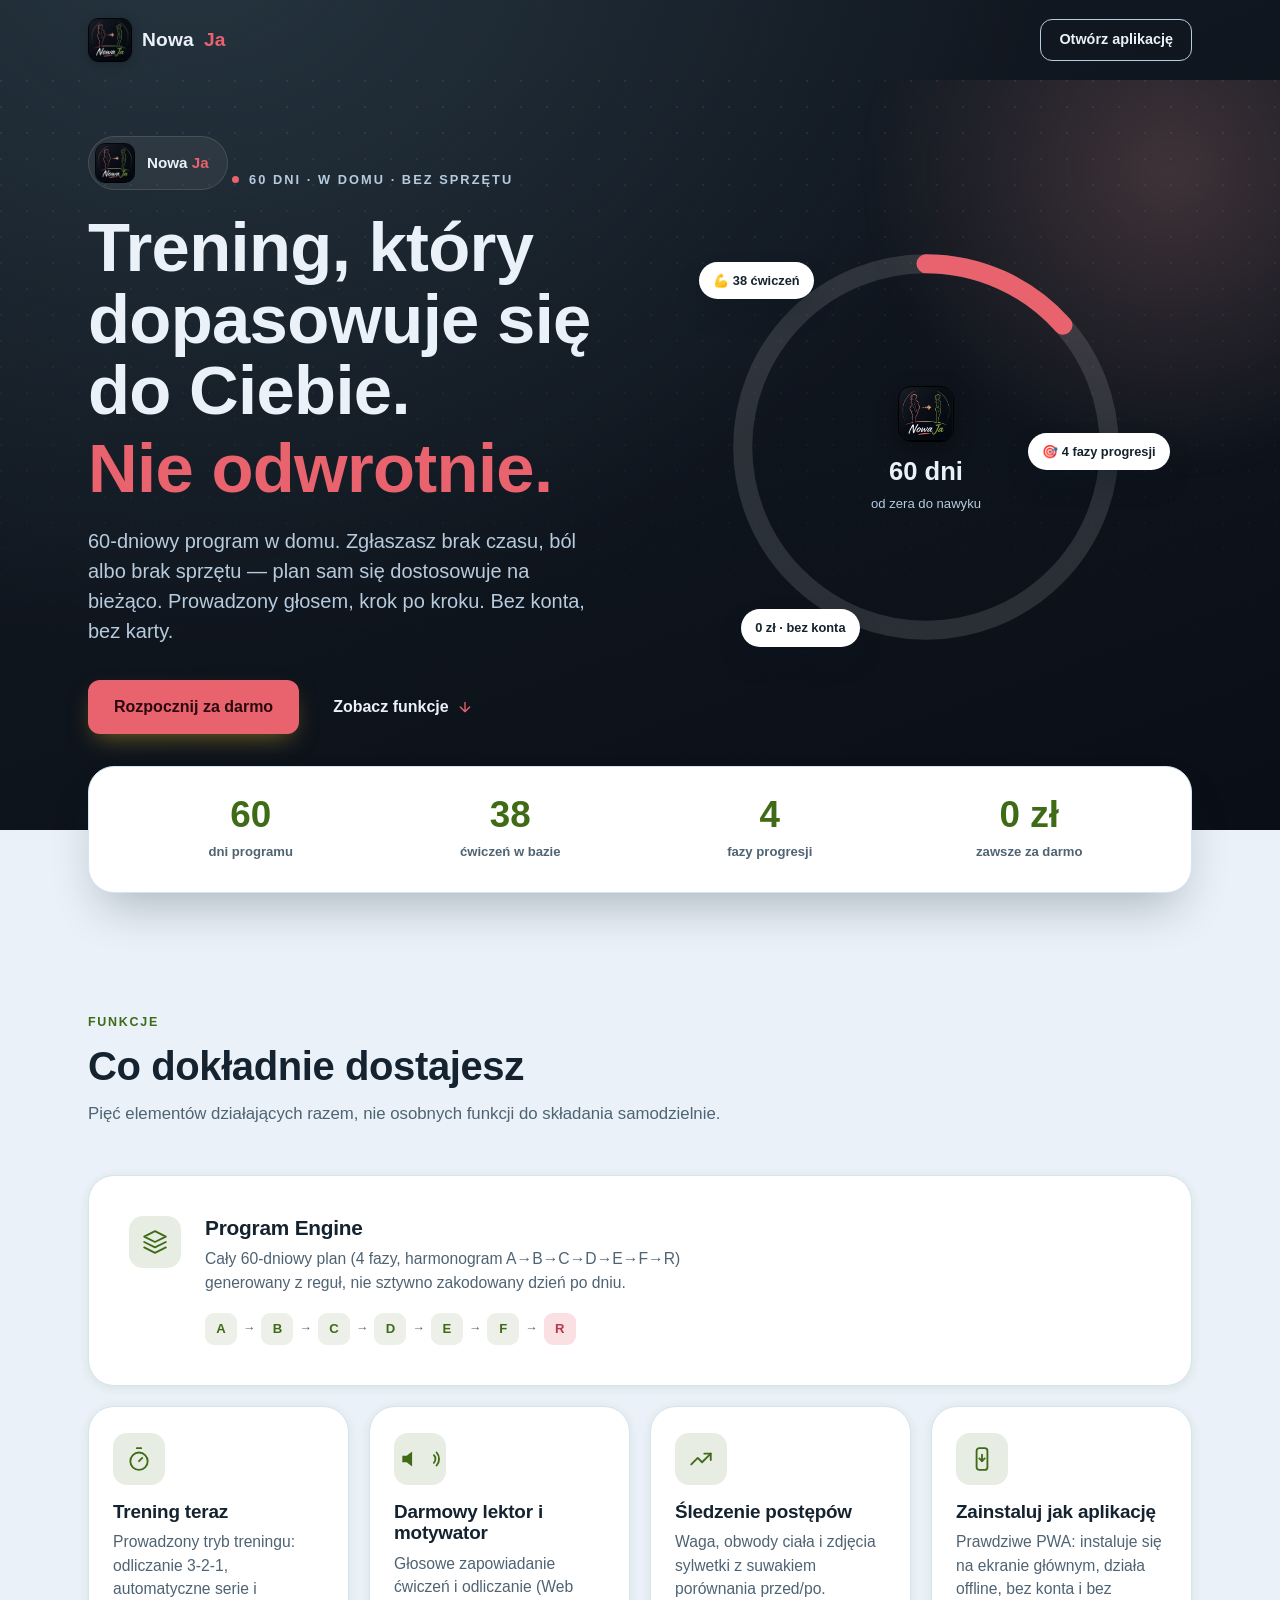
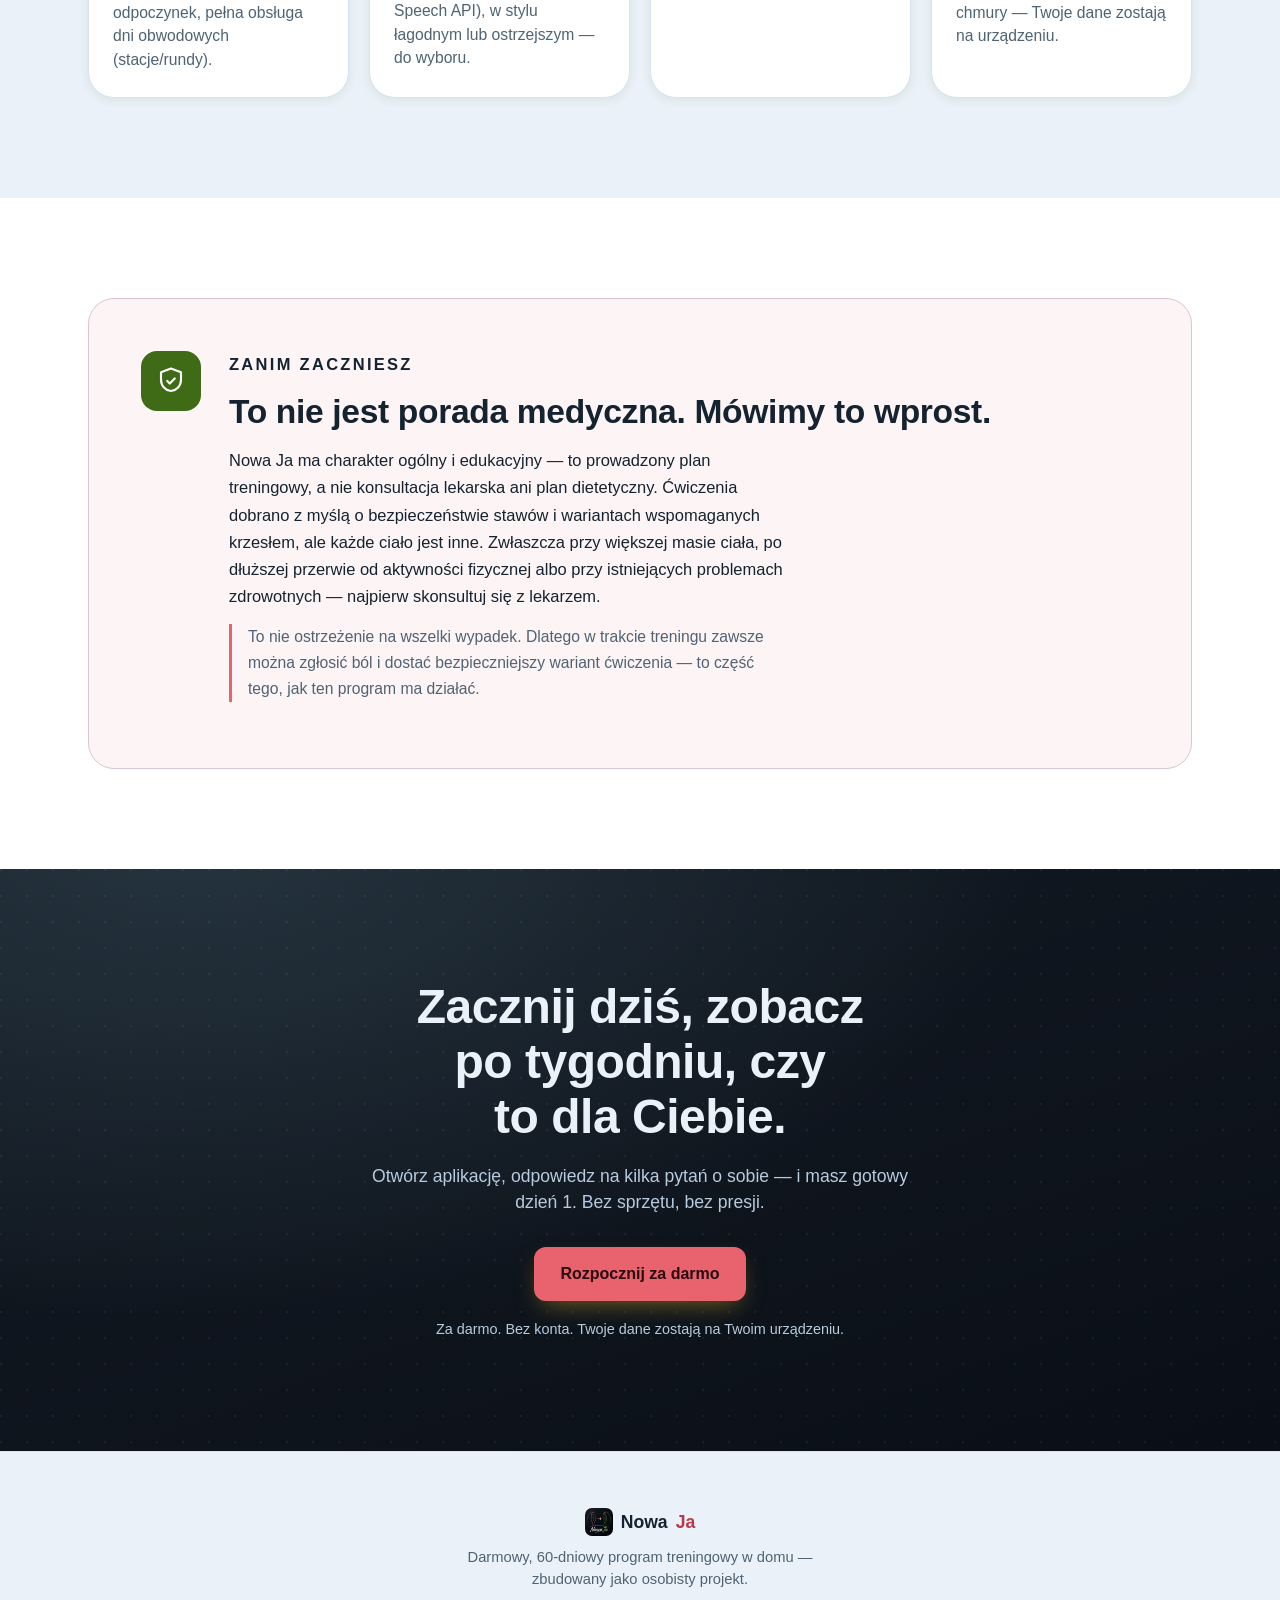
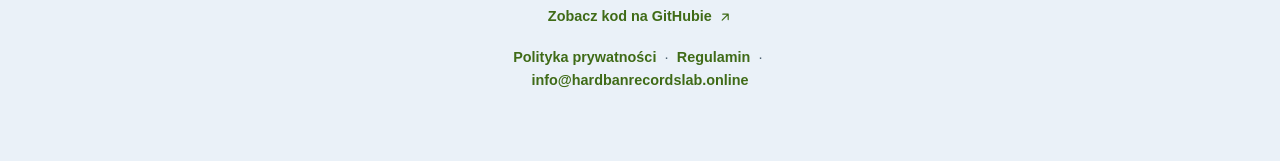
==== commit 3656a9f9: "Remove the "60 sekund" video teaser section from landing page Dropped the intro-video section entire" ====
--- a/index.html
+++ b/index.html
@@ -566,42 +566,6 @@
 .phase-chips .arrow { color: var(--text-muted); font-size: 0.78rem; }
 
 /* ============================================================
-   INTRO VIDEO — teaser card, swapped for a real <video> once produced
-   ============================================================ */
-.intro-video { padding-block: 100px; background: var(--bg); }
-.video-teaser {
-  position: relative;
-  max-width: 760px;
-  margin: 40px auto 0;
-  border-radius: var(--radius-lg);
-  overflow: hidden;
-  box-shadow: var(--shadow-lg);
-  aspect-ratio: 16 / 9;
-  background: #0A0F17;
-}
-.video-teaser-poster { width: 100%; height: 100%; object-fit: cover; display: block; opacity: 0.55; }
-.video-teaser-play {
-  position: absolute; inset: 0; margin: auto;
-  width: 84px; height: 84px;
-  border-radius: 50%;
-  border: none;
-  background: color-mix(in srgb, var(--gold) 92%, white 8%);
-  color: #2A0A0E;
-  display: flex; align-items: center; justify-content: center;
-  cursor: not-allowed;
-}
-.video-teaser-play svg { width: 34px; height: 34px; margin-left: 4px; }
-.video-teaser-badge {
-  position: absolute; left: 20px; bottom: 18px;
-  background: rgba(10, 15, 23, 0.75);
-  color: #fff;
-  font-size: 0.8rem;
-  font-weight: 700;
-  padding: 6px 14px;
-  border-radius: 999px;
-}
-
-/* ============================================================
    SAFETY / TRUST
    ============================================================ */
 .safety { padding-block: 100px; background: var(--surface); }
@@ -883,24 +847,6 @@
     </div>
   </section>
 
-  <section class="intro-video" id="poznaj">
-    <div class="wrap">
-      <header class="section-head reveal">
-        <p class="eyebrow">60 sekund</p>
-        <h2>Zanim zaczniesz — posłuchaj, o co tu chodzi.</h2>
-        <p class="section-sub">Krótkie wprowadzenie: dla kogo jest ten program i czego się po nim spodziewać.</p>
-      </header>
-      <!-- Placeholder do podmiany na <video controls poster="assets/video/poster.jpg"><source src="assets/video/wprowadzenie.mp4" type="video/mp4"></video>
-           gdy plik będzie gotowy — patrz skrypt w wiadomości czatu. -->
-      <div class="video-teaser reveal reveal-delay-1">
-        <img src="assets/og-image.png" alt="Nowa Ja — zapowiedź wideo wprowadzającego" class="video-teaser-poster">
-        <button type="button" class="video-teaser-play" aria-label="Odtwórz wideo wprowadzające" disabled>
-          <svg viewBox="0 0 24 24" fill="currentColor"><path d="M8 5v14l11-7Z"/></svg>
-        </button>
-        <span class="video-teaser-badge">Wideo w przygotowaniu</span>
-      </div>
-    </div>
-  </section>
 
   <section class="safety">
     <div class="wrap">
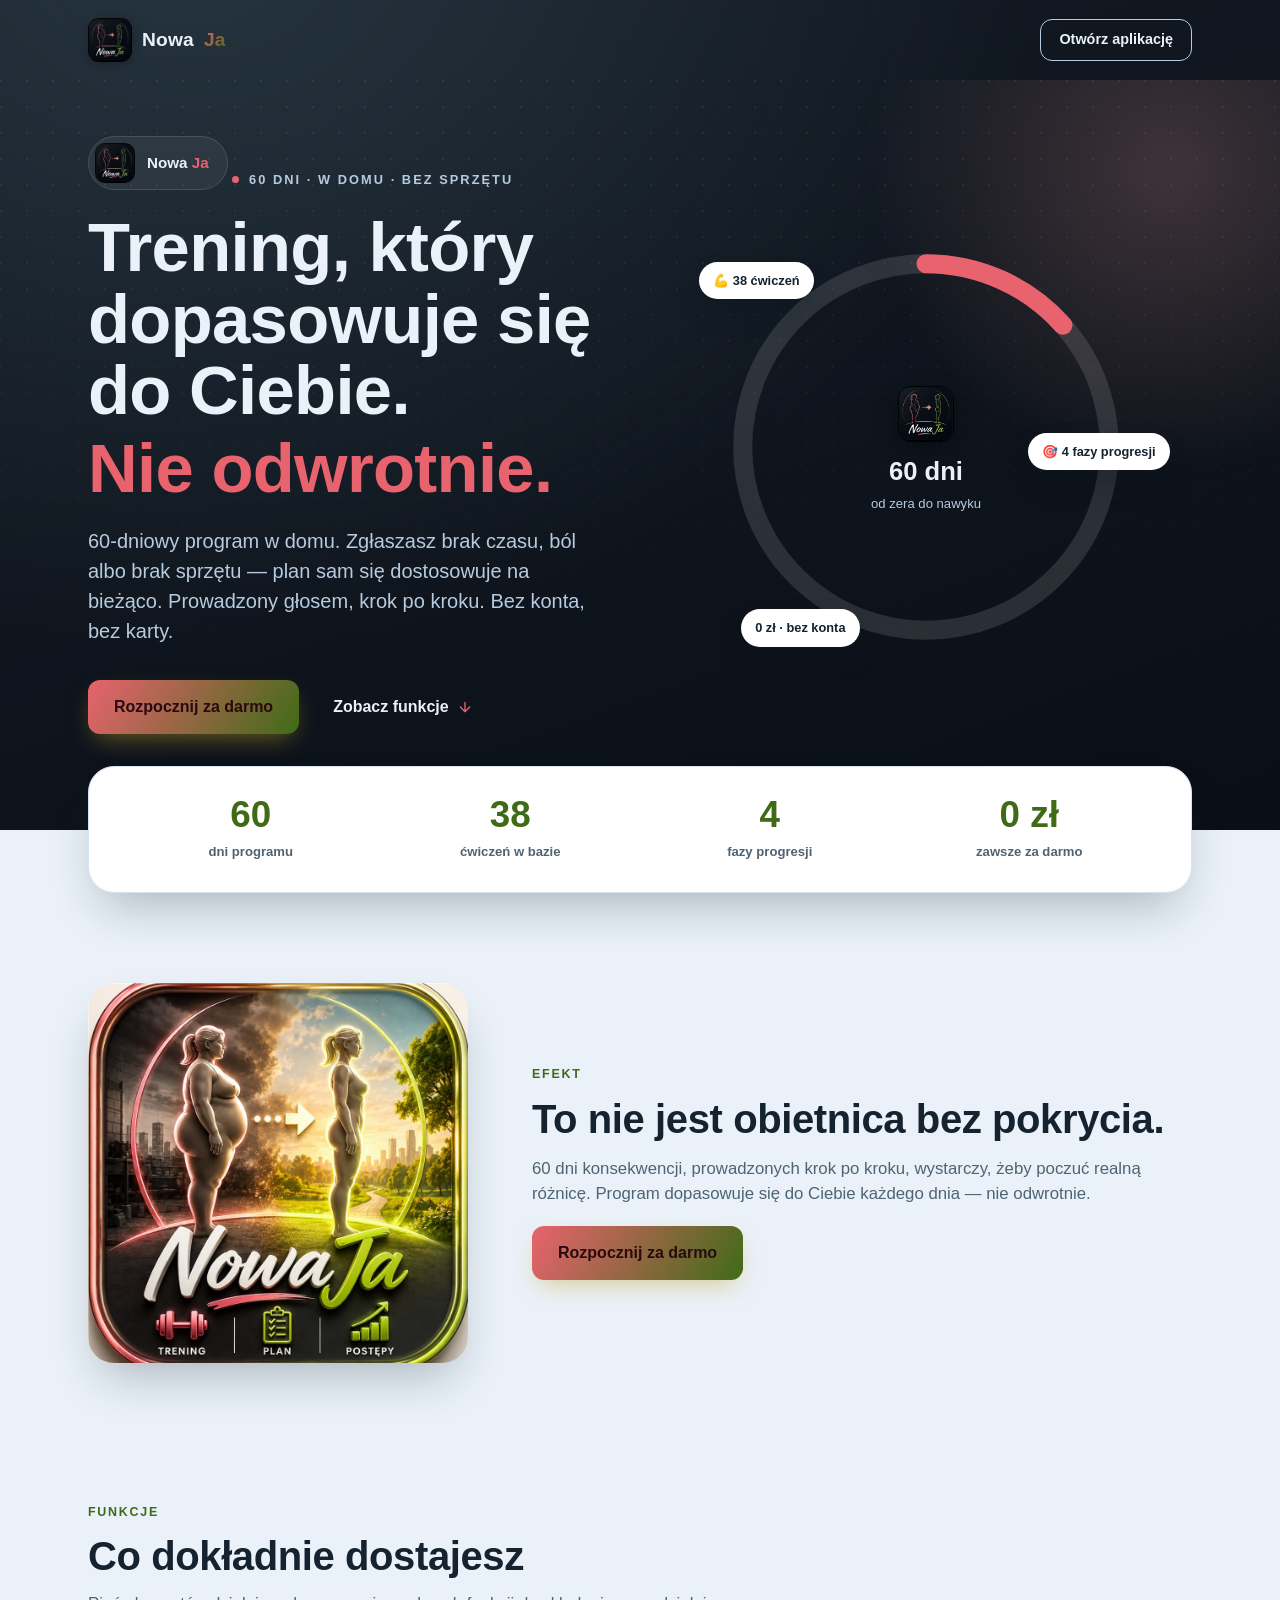
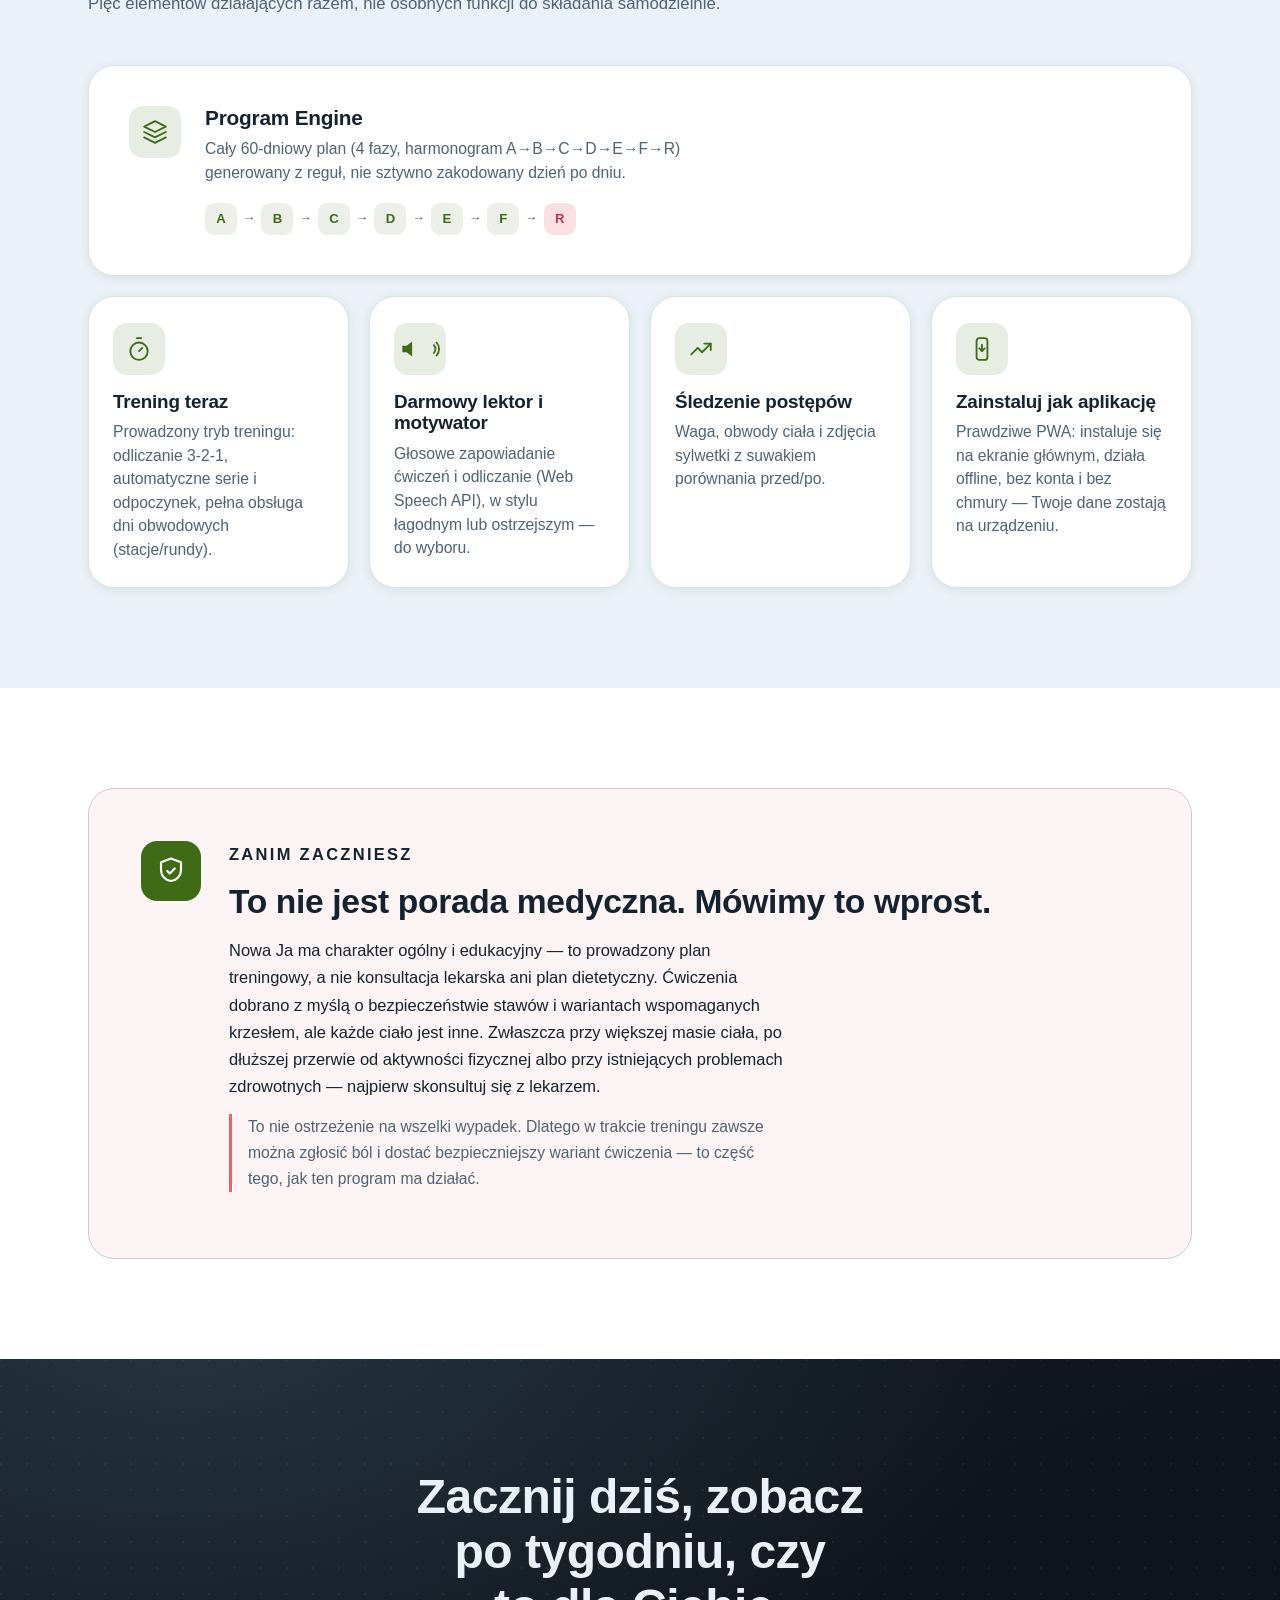
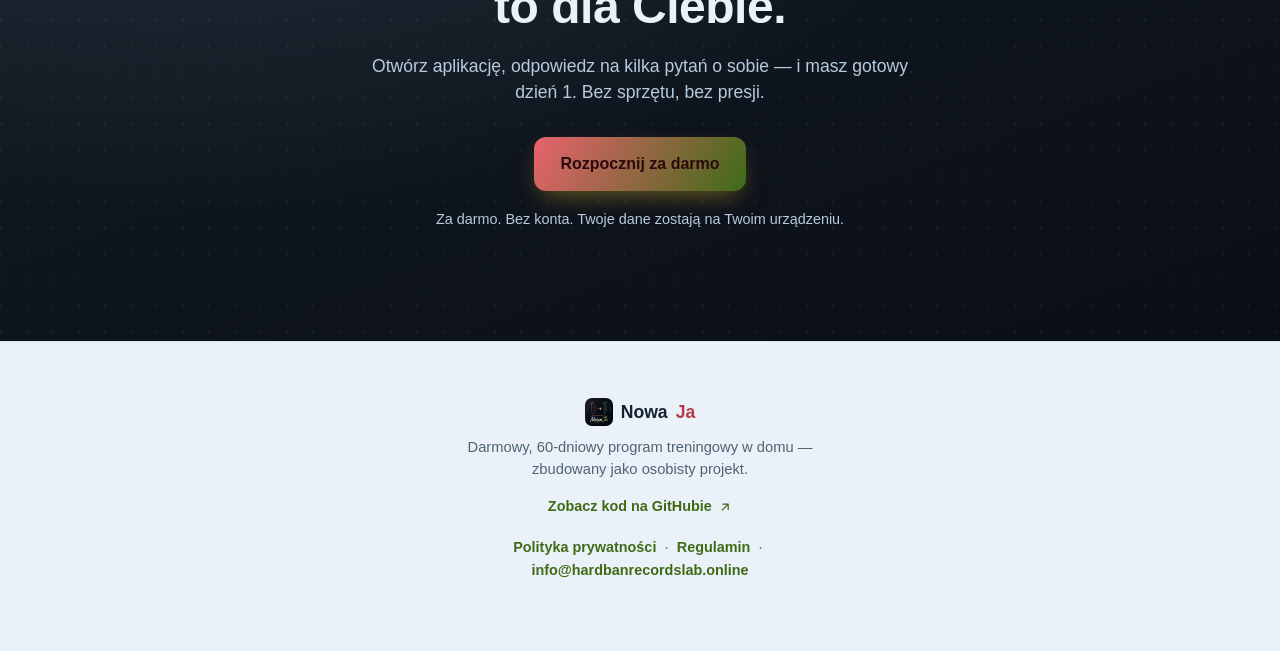
==== commit 45e00314: "Wprowadź nowe logo na front page: obraz przemiany, gradientowy wordmark, gradientowe przyciski prima" ====
--- a/index.html
+++ b/index.html
@@ -214,7 +214,7 @@
   white-space: nowrap;
 }
 .btn-primary {
-  background: var(--gold);
+  background: linear-gradient(120deg, var(--gold) 0%, var(--navy) 100%);
   color: #2A0A0E;
   box-shadow: 0 10px 24px -8px rgba(201, 162, 39, 0.55);
 }
@@ -279,7 +279,10 @@
   text-decoration: none;
   color: var(--panel-ink);
 }
-.brand span { color: var(--gold); }
+.brand span {
+  background: linear-gradient(120deg, var(--gold) 0%, var(--navy) 100%);
+  -webkit-background-clip: text; background-clip: text; color: transparent;
+}
 .brand-logo { width: 44px; height: 44px; border-radius: 11px; display: block; box-shadow: 0 2px 10px rgba(0,0,0,0.25); }
 
 .hero-badge {
@@ -480,6 +483,30 @@
   font-size: 0.82rem;
   color: var(--text-muted);
   font-weight: 600;
+}
+
+/* ============================================================
+   TRANSFORM SHOWCASE
+   ============================================================ */
+.transform-showcase { padding-block: 90px 20px; }
+.transform-showcase-inner {
+  display: grid;
+  grid-template-columns: minmax(0, 380px) 1fr;
+  align-items: center;
+  gap: clamp(28px, 5vw, 64px);
+}
+.transform-showcase-media {
+  border-radius: var(--radius-lg);
+  overflow: hidden;
+  box-shadow: var(--shadow-lg);
+  aspect-ratio: 1 / 1;
+}
+.transform-showcase-media img { display: block; width: 100%; height: 100%; object-fit: cover; }
+.transform-showcase-copy h2 { margin-bottom: 14px; }
+.transform-showcase-cta { display: inline-flex; margin-top: 20px; }
+@media (max-width: 720px) {
+  .transform-showcase-inner { grid-template-columns: 1fr; }
+  .transform-showcase-media { max-width: 320px; margin-inline: auto; }
 }
 
 /* ============================================================
@@ -785,6 +812,20 @@
       <div class="stat"><span class="stat-num">38</span><span class="stat-label">ćwiczeń w bazie</span></div>
       <div class="stat"><span class="stat-num">4</span><span class="stat-label">fazy progresji</span></div>
       <div class="stat"><span class="stat-num">0 zł</span><span class="stat-label">zawsze za darmo</span></div>
+    </div>
+  </div>
+</section>
+
+<section class="transform-showcase">
+  <div class="wrap transform-showcase-inner">
+    <div class="transform-showcase-media reveal">
+      <img src="assets/brand-transformation.jpg" alt="Nowa Ja — Twoja przemiana w 60 dni" loading="lazy" width="900" height="900">
+    </div>
+    <div class="transform-showcase-copy reveal reveal-delay-1">
+      <p class="eyebrow">Efekt</p>
+      <h2>To nie jest obietnica bez pokrycia.</h2>
+      <p class="section-sub">60 dni konsekwencji, prowadzonych krok po kroku, wystarczy, żeby poczuć realną różnicę. Program dopasowuje się do Ciebie każdego dnia — nie odwrotnie.</p>
+      <a href="app.html" class="btn btn-primary transform-showcase-cta">Rozpocznij za darmo</a>
     </div>
   </div>
 </section>
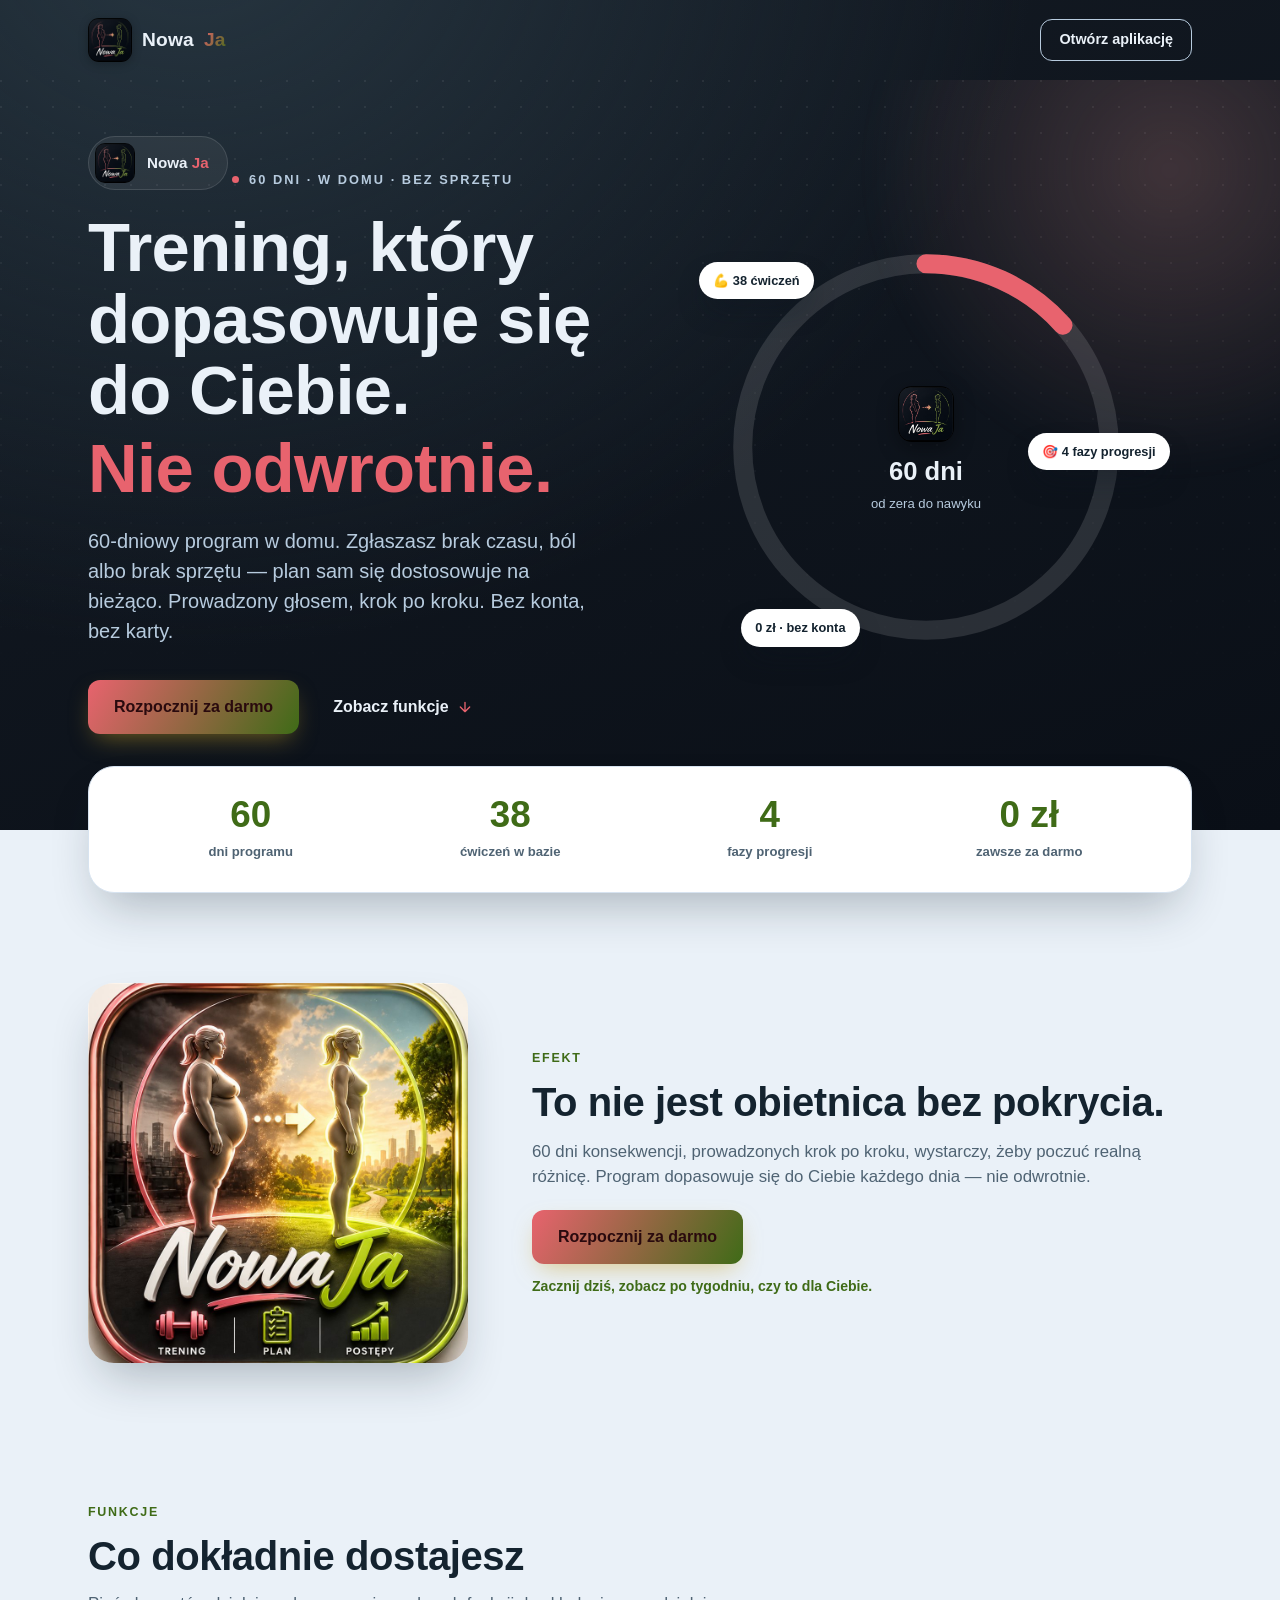
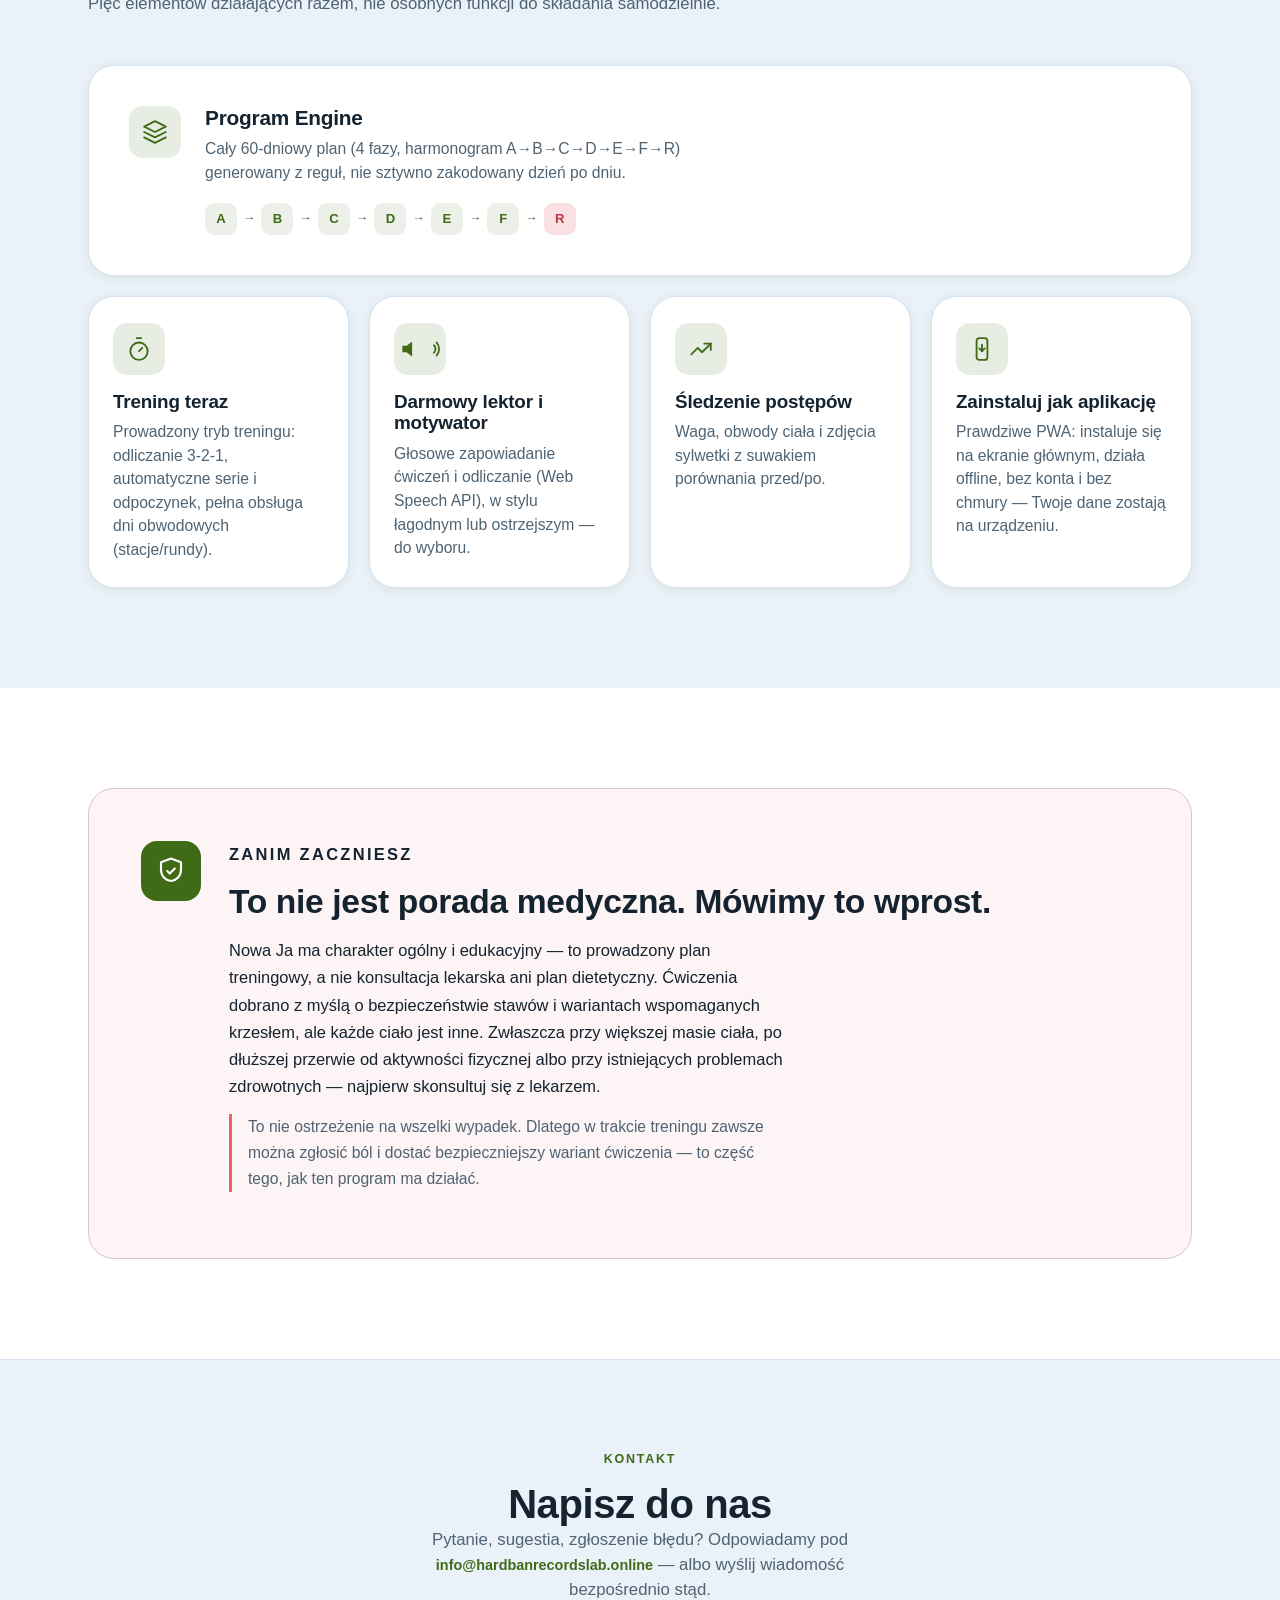
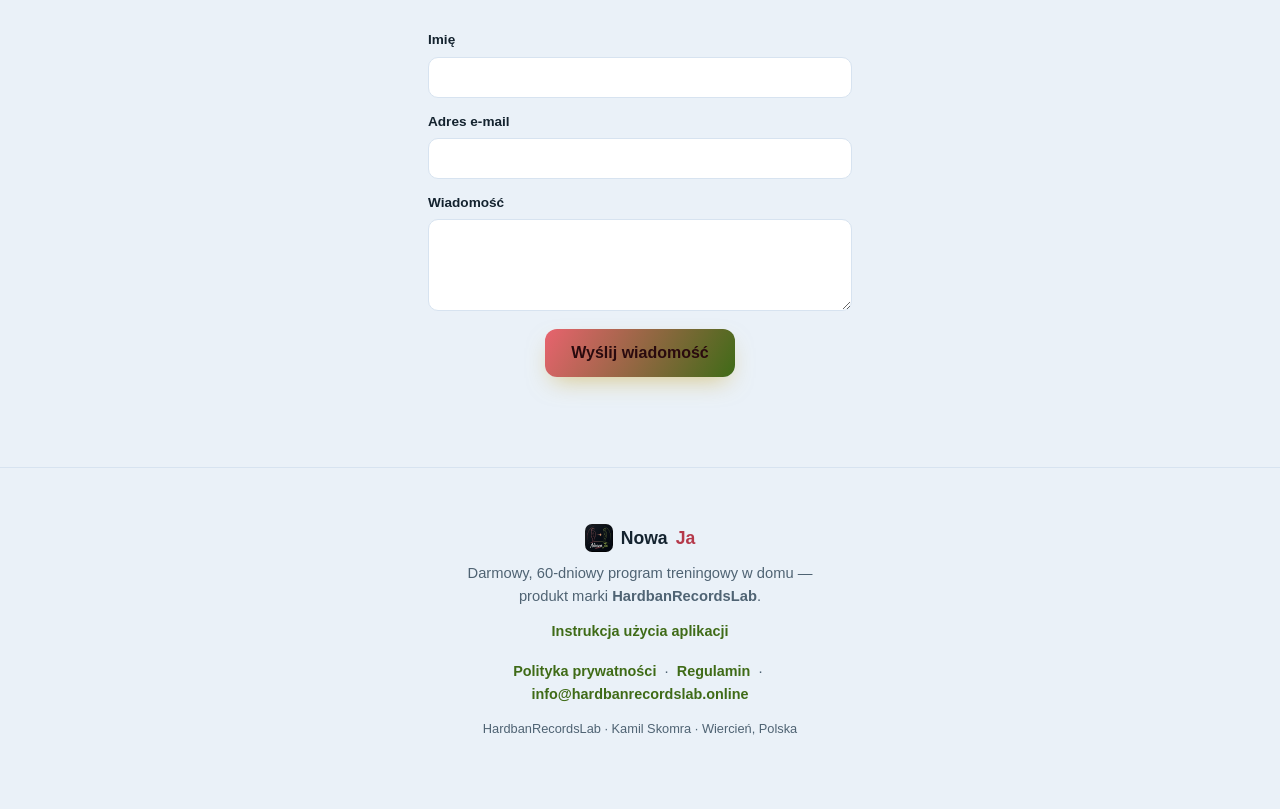
==== commit 6db5ed88: "Popraw stopkę (właściciel, adres, kontakt) i dodaj instrukcję użycia - Przenieś nagłówek "Zacznij dz" ====
--- a/index.html
+++ b/index.html
@@ -504,6 +504,7 @@
 .transform-showcase-media img { display: block; width: 100%; height: 100%; object-fit: cover; }
 .transform-showcase-copy h2 { margin-bottom: 14px; }
 .transform-showcase-cta { display: inline-flex; margin-top: 20px; }
+.transform-showcase-note { margin: 12px 0 0; font-size: 0.88rem; font-weight: 700; color: var(--navy); }
 @media (max-width: 720px) {
   .transform-showcase-inner { grid-template-columns: 1fr; }
   .transform-showcase-media { max-width: 320px; margin-inline: auto; }
@@ -644,28 +645,6 @@
 }
 
 /* ============================================================
-   FINAL CTA — fixed deep-navy panel
-   ============================================================ */
-.final-cta { padding-block: 110px; overflow: hidden; }
-.final-cta::before {
-  content: '';
-  position: absolute;
-  inset: 0;
-  background-image: radial-gradient(circle at 1px 1px, rgba(255,255,255,0.06) 1px, transparent 0);
-  background-size: 26px 26px;
-  pointer-events: none;
-}
-.final-cta-inner {
-  text-align: center;
-  max-width: 640px;
-  margin-inline: auto;
-  position: relative;
-}
-.final-cta h2 { font-size: clamp(2rem, 1.6rem + 2vw, 3rem); margin-bottom: 18px; text-wrap: balance; }
-.final-cta p.lead { color: var(--panel-ink-muted); font-size: 1.1rem; margin: 0 0 32px; }
-.reassurance { margin: 18px 0 0; font-size: 0.9rem; color: var(--panel-ink-muted); }
-
-/* ============================================================
    FOOTER
    ============================================================ */
 .site-footer { padding-block: 56px; border-top: 1px solid var(--border); }
@@ -684,8 +663,24 @@
   gap: 6px;
 }
 .footer-link:hover { text-decoration: underline; }
+.footer-links-row { display: flex; justify-content: center; gap: 18px; flex-wrap: wrap; margin-bottom: 6px; }
 .footer-legal { margin-top: 18px; }
 .footer-legal .footer-link { display: inline-flex; }
+.footer-owner { margin-top: 10px; font-size: 0.8rem; }
+
+/* ============================================================
+   CONTACT — mailto-based form (no backend: opens the visitor's mail client)
+   ============================================================ */
+.contact-section { padding-block: 90px; border-top: 1px solid var(--border); }
+.contact-inner { max-width: 520px; margin-inline: auto; text-align: center; }
+.contact-form { display: flex; flex-direction: column; gap: 14px; margin-top: 28px; text-align: left; }
+.contact-form label { font-size: 0.85rem; font-weight: 700; color: var(--text); }
+.contact-form input, .contact-form textarea {
+  display: block; width: 100%; margin-top: 6px; padding: 11px 14px;
+  border-radius: 10px; border: 1px solid var(--border); background: var(--surface);
+  color: var(--text); font-size: 0.95rem; font-family: inherit; resize: vertical;
+}
+.contact-form button { align-self: center; margin-top: 4px; }
 
 /* ============================================================
    MOTION — reveal on scroll, respects reduced motion
@@ -826,6 +821,7 @@
       <h2>To nie jest obietnica bez pokrycia.</h2>
       <p class="section-sub">60 dni konsekwencji, prowadzonych krok po kroku, wystarczy, żeby poczuć realną różnicę. Program dopasowuje się do Ciebie każdego dnia — nie odwrotnie.</p>
       <a href="app.html" class="btn btn-primary transform-showcase-cta">Rozpocznij za darmo</a>
+      <p class="transform-showcase-note">Zacznij dziś, zobacz po tygodniu, czy to dla Ciebie.</p>
     </div>
   </div>
 </section>
@@ -905,25 +901,30 @@
     </div>
   </section>
 
-  <section class="final-cta panel">
-    <div class="wrap final-cta-inner reveal">
-      <h2>Zacznij dziś, zobacz po tygodniu, czy to dla Ciebie.</h2>
-      <p class="lead">Otwórz aplikację, odpowiedz na kilka pytań o sobie — i masz gotowy dzień 1. Bez sprzętu, bez presji.</p>
-      <a href="app.html" class="btn btn-primary">Rozpocznij za darmo</a>
-      <p class="reassurance">Za darmo. Bez konta. Twoje dane zostają na Twoim urządzeniu.</p>
-    </div>
-  </section>
 
 </main>
+
+<section class="contact-section" id="kontakt">
+  <div class="wrap contact-inner reveal">
+    <p class="eyebrow">Kontakt</p>
+    <h2>Napisz do nas</h2>
+    <p class="section-sub">Pytanie, sugestia, zgłoszenie błędu? Odpowiadamy pod <a href="mailto:info@hardbanrecordslab.online" class="footer-link">info@hardbanrecordslab.online</a> — albo wyślij wiadomość bezpośrednio stąd.</p>
+    <form class="contact-form" action="mailto:info@hardbanrecordslab.online" method="post" enctype="text/plain">
+      <label>Imię<input type="text" name="Imię" autocomplete="name" required></label>
+      <label>Adres e-mail<input type="email" name="Adres e-mail" autocomplete="email" required></label>
+      <label>Wiadomość<textarea name="Wiadomość" rows="4" required></textarea></label>
+      <button type="submit" class="btn btn-primary">Wyślij wiadomość</button>
+    </form>
+  </div>
+</section>
 
 <footer class="site-footer">
   <div class="wrap footer-inner">
     <div class="footer-brand"><img src="icons/icon-192.png" alt="">Nowa <span>Ja</span></div>
-    <p class="footer-tag">Darmowy, 60-dniowy program treningowy w domu — zbudowany jako osobisty projekt.</p>
-    <a href="https://github.com/HardbanRecordsLab/nowa-ja" class="footer-link" target="_blank" rel="noopener">
-      Zobacz kod na GitHubie
-      <svg class="icon" viewBox="0 0 24 24" fill="none" stroke="currentColor" stroke-width="2" stroke-linecap="round" stroke-linejoin="round"><path d="M7 17 17 7M8 7h9v9"/></svg>
-    </a>
+    <p class="footer-tag">Darmowy, 60-dniowy program treningowy w domu — produkt marki <strong>HardbanRecordsLab</strong>.</p>
+    <div class="footer-links-row">
+      <a href="instrukcja-uzycia.html" class="footer-link">Instrukcja użycia aplikacji</a>
+    </div>
     <p class="footer-tag footer-legal">
       <a href="polityka-prywatnosci.html" class="footer-link">Polityka prywatności</a>
       &nbsp;·&nbsp;
@@ -931,6 +932,7 @@
       &nbsp;·&nbsp;
       <a href="mailto:info@hardbanrecordslab.online" class="footer-link">info@hardbanrecordslab.online</a>
     </p>
+    <p class="footer-tag footer-owner">HardbanRecordsLab · Kamil Skomra · Wiercień, Polska</p>
   </div>
 </footer>
 
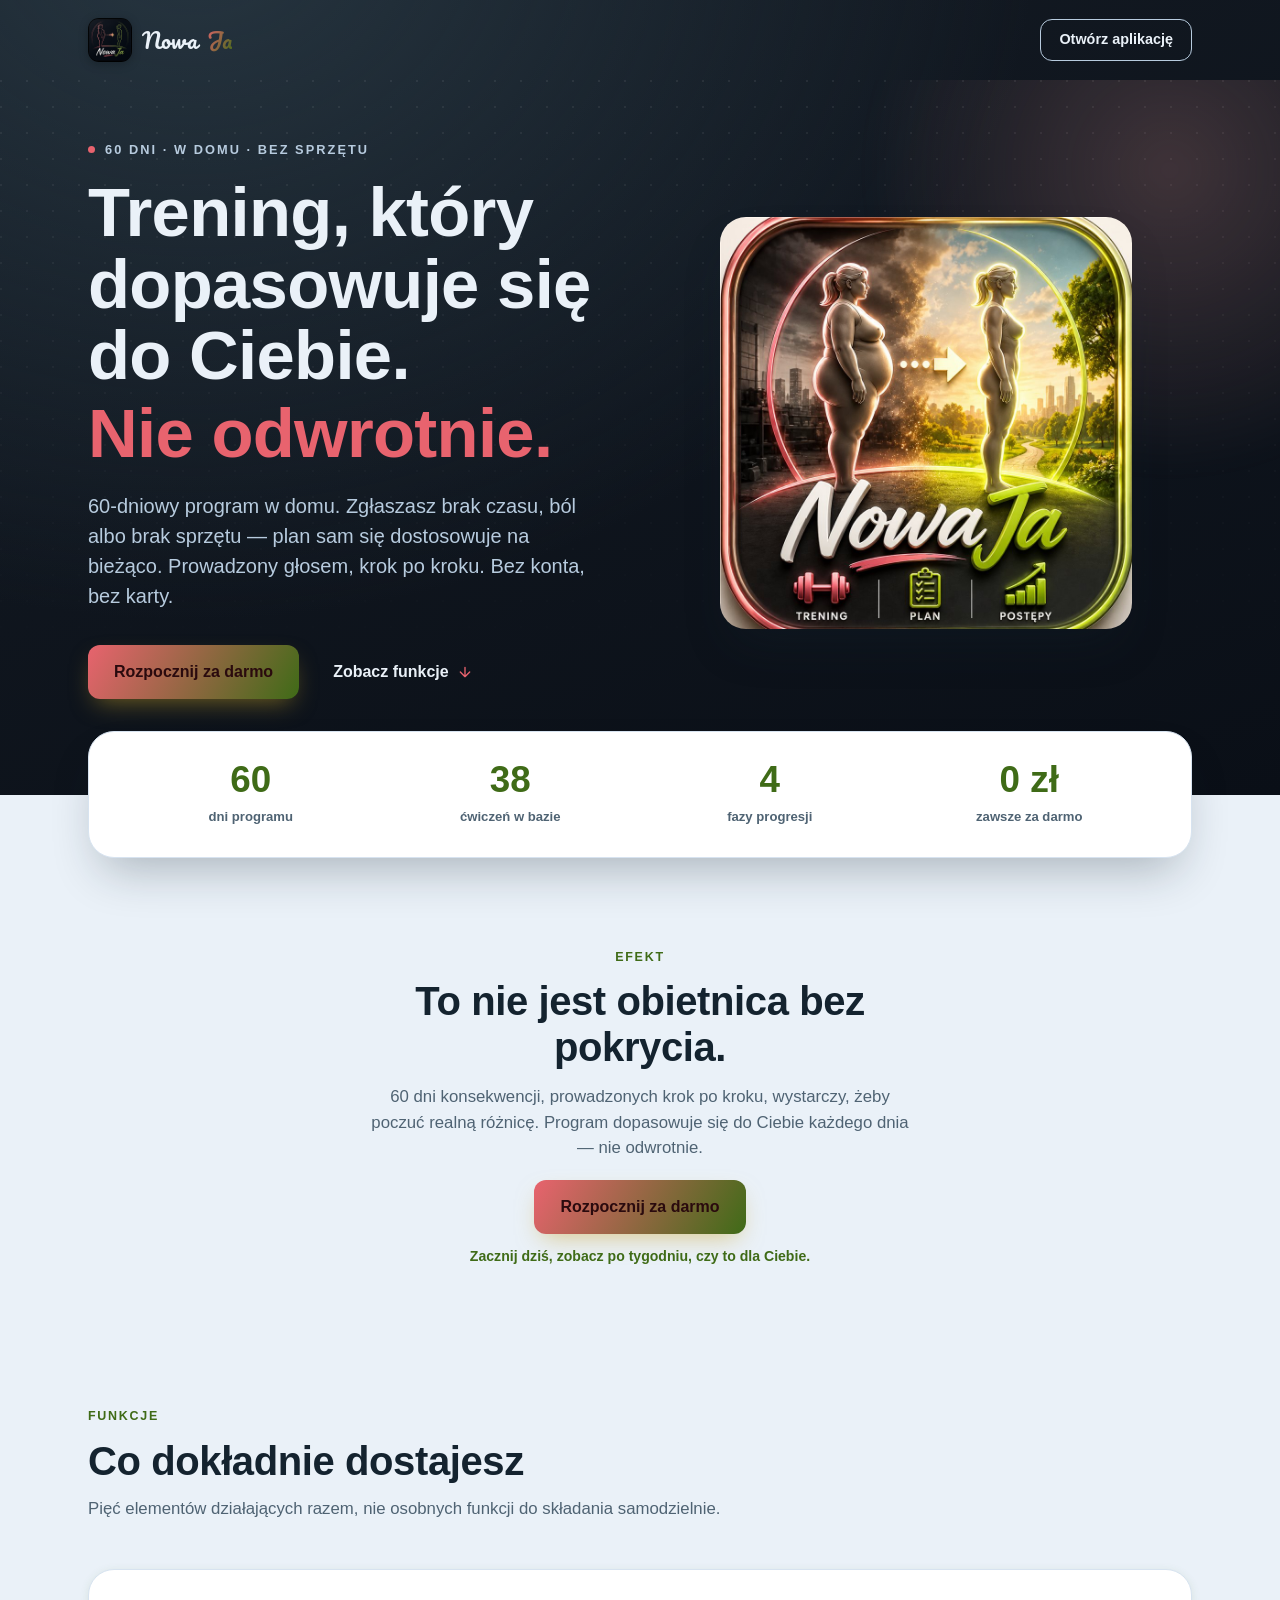
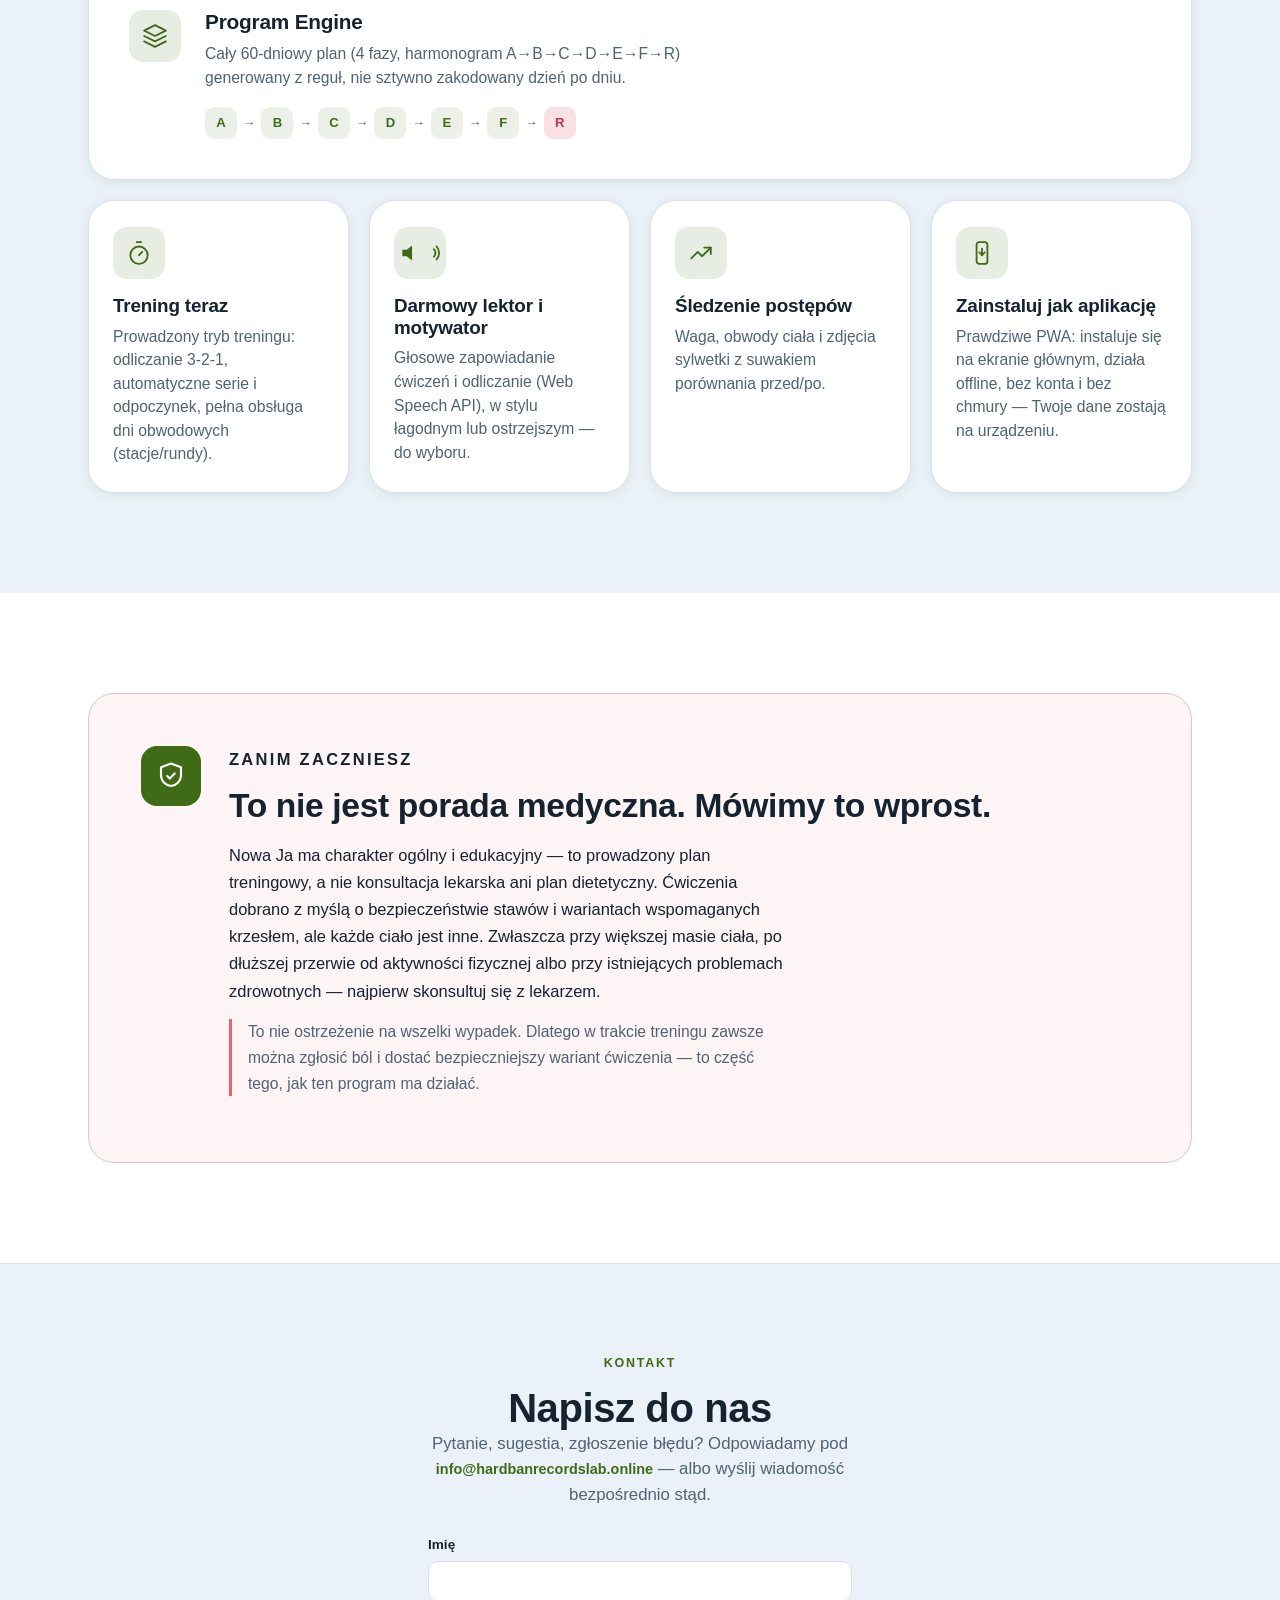
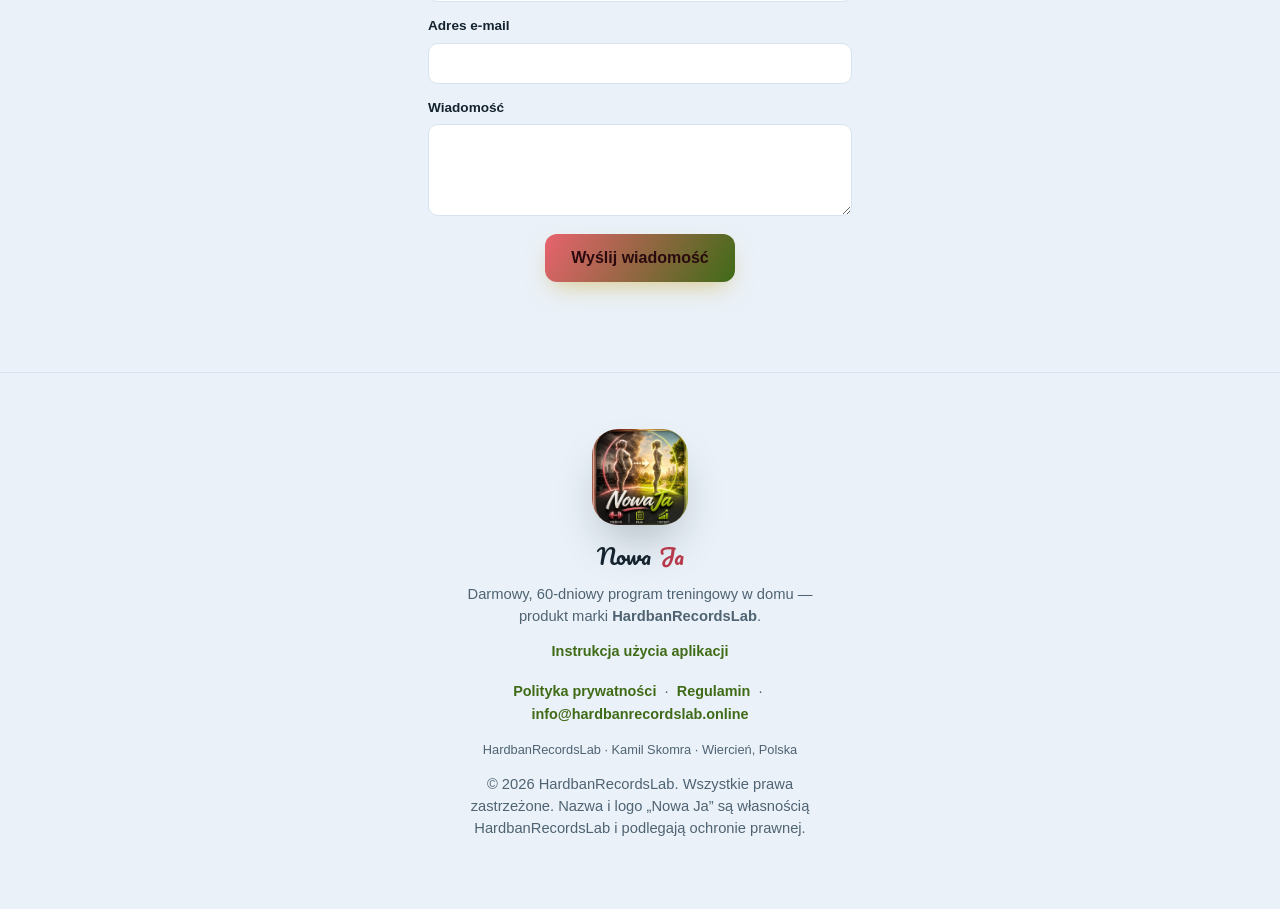
==== commit 62a18fc6: "Usuń podwójne logo na landing page, nowy krój dla wordmarku, przebuduj hero i dodaj prawa autorskie " ====
--- a/index.html
+++ b/index.html
@@ -58,6 +58,9 @@
   document.documentElement.classList.add('js-reveal');
 }
 </script>
+<link rel="preconnect" href="https://fonts.googleapis.com">
+<link rel="preconnect" href="https://fonts.gstatic.com" crossorigin>
+<link href="https://fonts.googleapis.com/css2?family=Pacifico&display=swap" rel="stylesheet">
 <style>
 
 /* ============================================================
@@ -273,8 +276,9 @@
   display: inline-flex;
   align-items: center;
   gap: 10px;
-  font-weight: 800;
-  font-size: 1.2rem;
+  font-family: 'Pacifico', cursive;
+  font-weight: 400;
+  font-size: 1.4rem;
   letter-spacing: 0.2px;
   text-decoration: none;
   color: var(--panel-ink);
@@ -284,20 +288,6 @@
   -webkit-background-clip: text; background-clip: text; color: transparent;
 }
 .brand-logo { width: 44px; height: 44px; border-radius: 11px; display: block; box-shadow: 0 2px 10px rgba(0,0,0,0.25); }
-
-.hero-badge {
-  display: inline-flex;
-  align-items: center;
-  gap: 12px;
-  background: rgba(255,255,255,0.06);
-  border: 1px solid rgba(255,255,255,0.12);
-  border-radius: 999px;
-  padding: 6px 18px 6px 6px;
-  margin-bottom: 22px;
-}
-.hero-badge img { width: 40px; height: 40px; border-radius: 10px; display: block; }
-.hero-badge span { font-weight: 700; font-size: 0.95rem; color: var(--panel-ink); }
-.hero-badge .accent-word { color: var(--gold); }
 
 .hero {
   padding-top: clamp(28px, 6vw, 56px);
@@ -385,70 +375,16 @@
 /* --- hero visual --- */
 .hero-visual {
   width: 100%;
-  max-width: 560px;
+  max-width: 420px;
   margin-inline: auto;
   padding: 10px 4px 0;
 }
-/* Animated hero visual: a filling progress ring (pure CSS/SVG motion, no
-   screenshot) with the logo centered and stat badges floating around it. */
-.hero-motion {
-  position: relative;
+.hero-visual-img {
+  display: block;
   width: 100%;
-  max-width: 420px;
-  aspect-ratio: 1;
-  margin: 20px auto 0;
-}
-.hero-ring { width: 100%; height: 100%; transform: rotate(-90deg); }
-.hero-ring-track, .hero-ring-fill {
-  fill: none;
-  stroke-width: 10;
-  stroke-linecap: round;
-}
-.hero-ring-track { stroke: rgba(255,255,255,0.12); }
-.hero-ring-fill {
-  stroke: var(--gold);
-  stroke-dasharray: 603;
-  stroke-dashoffset: 603;
-}
-@media (prefers-reduced-motion: no-preference) {
-  .hero-ring-fill { animation: heroRingFill 1.6s 0.3s cubic-bezier(.16,.8,.3,1) forwards; }
-}
-@media (prefers-reduced-motion: reduce) {
-  .hero-ring-fill { stroke-dashoffset: 522; }
-}
-@keyframes heroRingFill { to { stroke-dashoffset: 522; } }
-.hero-motion-center {
-  position: absolute; inset: 0;
-  display: flex; flex-direction: column; align-items: center; justify-content: center;
-  gap: 4px;
-  text-align: center;
-}
-.hero-motion-center img { width: 56px; height: 56px; border-radius: 14px; margin-bottom: 6px; box-shadow: 0 6px 20px rgba(0,0,0,0.35); }
-.hero-motion-center strong { font-size: 1.6rem; color: var(--panel-ink); }
-.hero-motion-center span { font-size: 0.82rem; color: var(--panel-ink-muted); }
-.hero-float-chip {
-  position: absolute;
-  background: var(--surface);
-  color: var(--text);
-  font-weight: 800;
-  font-size: 0.8rem;
-  padding: 9px 14px;
-  border-radius: 999px;
-  box-shadow: 0 14px 30px -8px rgba(10,20,30,0.45);
-  white-space: nowrap;
-}
-.hero-float-1 { top: 6%; left: -4%; }
-.hero-float-2 { top: 46%; right: -8%; }
-.hero-float-3 { bottom: 4%; left: 6%; }
-@media (prefers-reduced-motion: no-preference) {
-  .hero-float-chip { animation: heroChipFloat 4.5s ease-in-out infinite; }
-  .hero-float-2 { animation-delay: 0.6s; }
-  .hero-float-3 { animation-delay: 1.2s; }
-}
-@keyframes heroChipFloat { 0%, 100% { transform: translateY(0); } 50% { transform: translateY(-8px); } }
-@media (max-width: 480px) {
-  .hero-float-1 { left: 0; }
-  .hero-float-2 { right: 0; }
+  height: auto;
+  border-radius: var(--radius-lg);
+  box-shadow: var(--shadow-lg);
 }
 
 /* ---------- trust stat bar ---------- */
@@ -489,26 +425,10 @@
    TRANSFORM SHOWCASE
    ============================================================ */
 .transform-showcase { padding-block: 90px 20px; }
-.transform-showcase-inner {
-  display: grid;
-  grid-template-columns: minmax(0, 380px) 1fr;
-  align-items: center;
-  gap: clamp(28px, 5vw, 64px);
-}
-.transform-showcase-media {
-  border-radius: var(--radius-lg);
-  overflow: hidden;
-  box-shadow: var(--shadow-lg);
-  aspect-ratio: 1 / 1;
-}
-.transform-showcase-media img { display: block; width: 100%; height: 100%; object-fit: cover; }
+.transform-showcase-inner { max-width: 640px; margin-inline: auto; text-align: center; }
 .transform-showcase-copy h2 { margin-bottom: 14px; }
 .transform-showcase-cta { display: inline-flex; margin-top: 20px; }
 .transform-showcase-note { margin: 12px 0 0; font-size: 0.88rem; font-weight: 700; color: var(--navy); }
-@media (max-width: 720px) {
-  .transform-showcase-inner { grid-template-columns: 1fr; }
-  .transform-showcase-media { max-width: 320px; margin-inline: auto; }
-}
 
 /* ============================================================
    FEATURES
@@ -649,9 +569,16 @@
    ============================================================ */
 .site-footer { padding-block: 56px; border-top: 1px solid var(--border); }
 .footer-inner { text-align: center; }
-.footer-brand { display: flex; align-items: center; justify-content: center; gap: 8px; font-weight: 800; font-size: 1.1rem; margin-bottom: 10px; }
+.footer-badge {
+  display: block; width: 96px; height: 96px; margin: 0 auto 14px;
+  border-radius: var(--radius-lg); box-shadow: var(--shadow-lg); object-fit: cover;
+}
+.footer-brand {
+  display: flex; align-items: center; justify-content: center; gap: 8px;
+  font-family: 'Pacifico', cursive; font-weight: 400; font-size: 1.4rem; margin-bottom: 10px;
+}
 .footer-brand span { color: var(--gold-ink); }
-.footer-brand img { width: 28px; height: 28px; border-radius: 7px; display: block; }
+.footer-copyright { font-size: 0.72rem; max-width: 52ch; }
 .footer-tag { color: var(--text-muted); font-size: 0.92rem; max-width: 46ch; margin: 0 auto 14px; }
 .footer-link {
   color: var(--navy);
@@ -766,7 +693,6 @@
     <div class="wrap hero-inner">
 
       <div class="hero-copy reveal">
-        <div class="hero-badge"><img src="icons/icon-192.png" alt=""><span>Nowa <span class="accent-word">Ja</span></span></div>
         <p class="hero-eyebrow"><span class="dot" aria-hidden="true"></span>60 dni · w domu · bez sprzętu</p>
         <h1 class="hero-title">Trening, który dopasowuje się do Ciebie.<span class="accent">Nie odwrotnie.</span></h1>
         <p class="hero-sub">60-dniowy program w domu. Zgłaszasz brak czasu, ból albo brak sprzętu — plan sam się dostosowuje na bieżąco. Prowadzony głosem, krok po kroku. Bez konta, bez karty.</p>
@@ -780,20 +706,7 @@
       </div>
 
       <div class="hero-visual reveal reveal-delay-1">
-        <div class="hero-motion" aria-hidden="true">
-          <svg class="hero-ring" viewBox="0 0 220 220">
-            <circle class="hero-ring-track" cx="110" cy="110" r="96"></circle>
-            <circle class="hero-ring-fill" cx="110" cy="110" r="96"></circle>
-          </svg>
-          <div class="hero-motion-center">
-            <img src="icons/icon-192.png" alt="">
-            <strong>60 dni</strong>
-            <span>od zera do nawyku</span>
-          </div>
-          <div class="hero-float-chip hero-float-1">💪 38 ćwiczeń</div>
-          <div class="hero-float-chip hero-float-2">🎯 4 fazy progresji</div>
-          <div class="hero-float-chip hero-float-3">0 zł · bez konta</div>
-        </div>
+        <img src="assets/brand-transformation.jpg" alt="Nowa Ja — Twoja przemiana w 60 dni" class="hero-visual-img" width="900" height="900">
       </div>
 
     </div>
@@ -813,10 +726,7 @@
 
 <section class="transform-showcase">
   <div class="wrap transform-showcase-inner">
-    <div class="transform-showcase-media reveal">
-      <img src="assets/brand-transformation.jpg" alt="Nowa Ja — Twoja przemiana w 60 dni" loading="lazy" width="900" height="900">
-    </div>
-    <div class="transform-showcase-copy reveal reveal-delay-1">
+    <div class="transform-showcase-copy reveal">
       <p class="eyebrow">Efekt</p>
       <h2>To nie jest obietnica bez pokrycia.</h2>
       <p class="section-sub">60 dni konsekwencji, prowadzonych krok po kroku, wystarczy, żeby poczuć realną różnicę. Program dopasowuje się do Ciebie każdego dnia — nie odwrotnie.</p>
@@ -920,7 +830,8 @@
 
 <footer class="site-footer">
   <div class="wrap footer-inner">
-    <div class="footer-brand"><img src="icons/icon-192.png" alt="">Nowa <span>Ja</span></div>
+    <img src="assets/brand-transformation.jpg" alt="Nowa Ja" class="footer-badge">
+    <div class="footer-brand">Nowa <span>Ja</span></div>
     <p class="footer-tag">Darmowy, 60-dniowy program treningowy w domu — produkt marki <strong>HardbanRecordsLab</strong>.</p>
     <div class="footer-links-row">
       <a href="instrukcja-uzycia.html" class="footer-link">Instrukcja użycia aplikacji</a>
@@ -933,6 +844,7 @@
       <a href="mailto:info@hardbanrecordslab.online" class="footer-link">info@hardbanrecordslab.online</a>
     </p>
     <p class="footer-tag footer-owner">HardbanRecordsLab · Kamil Skomra · Wiercień, Polska</p>
+    <p class="footer-tag footer-copyright">© 2026 HardbanRecordsLab. Wszystkie prawa zastrzeżone. Nazwa i logo „Nowa Ja” są własnością HardbanRecordsLab i podlegają ochronie prawnej.</p>
   </div>
 </footer>
 
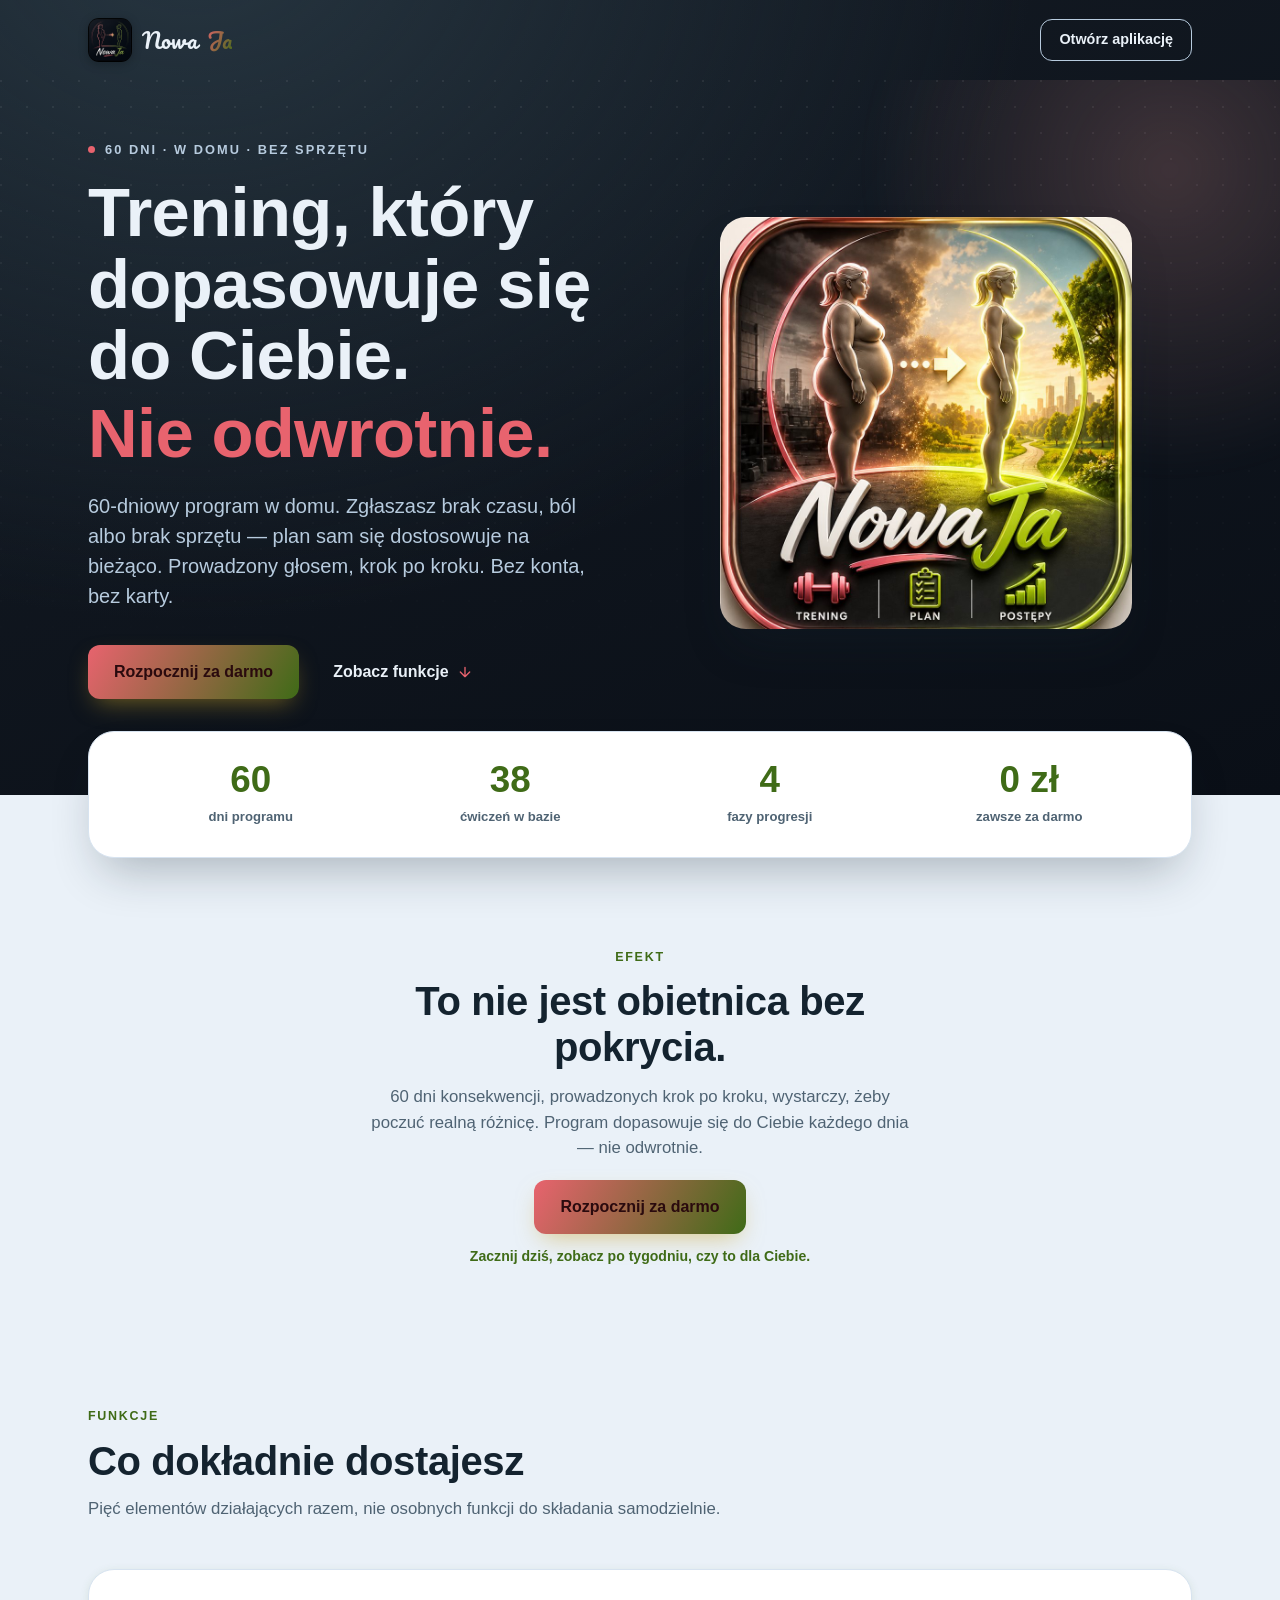
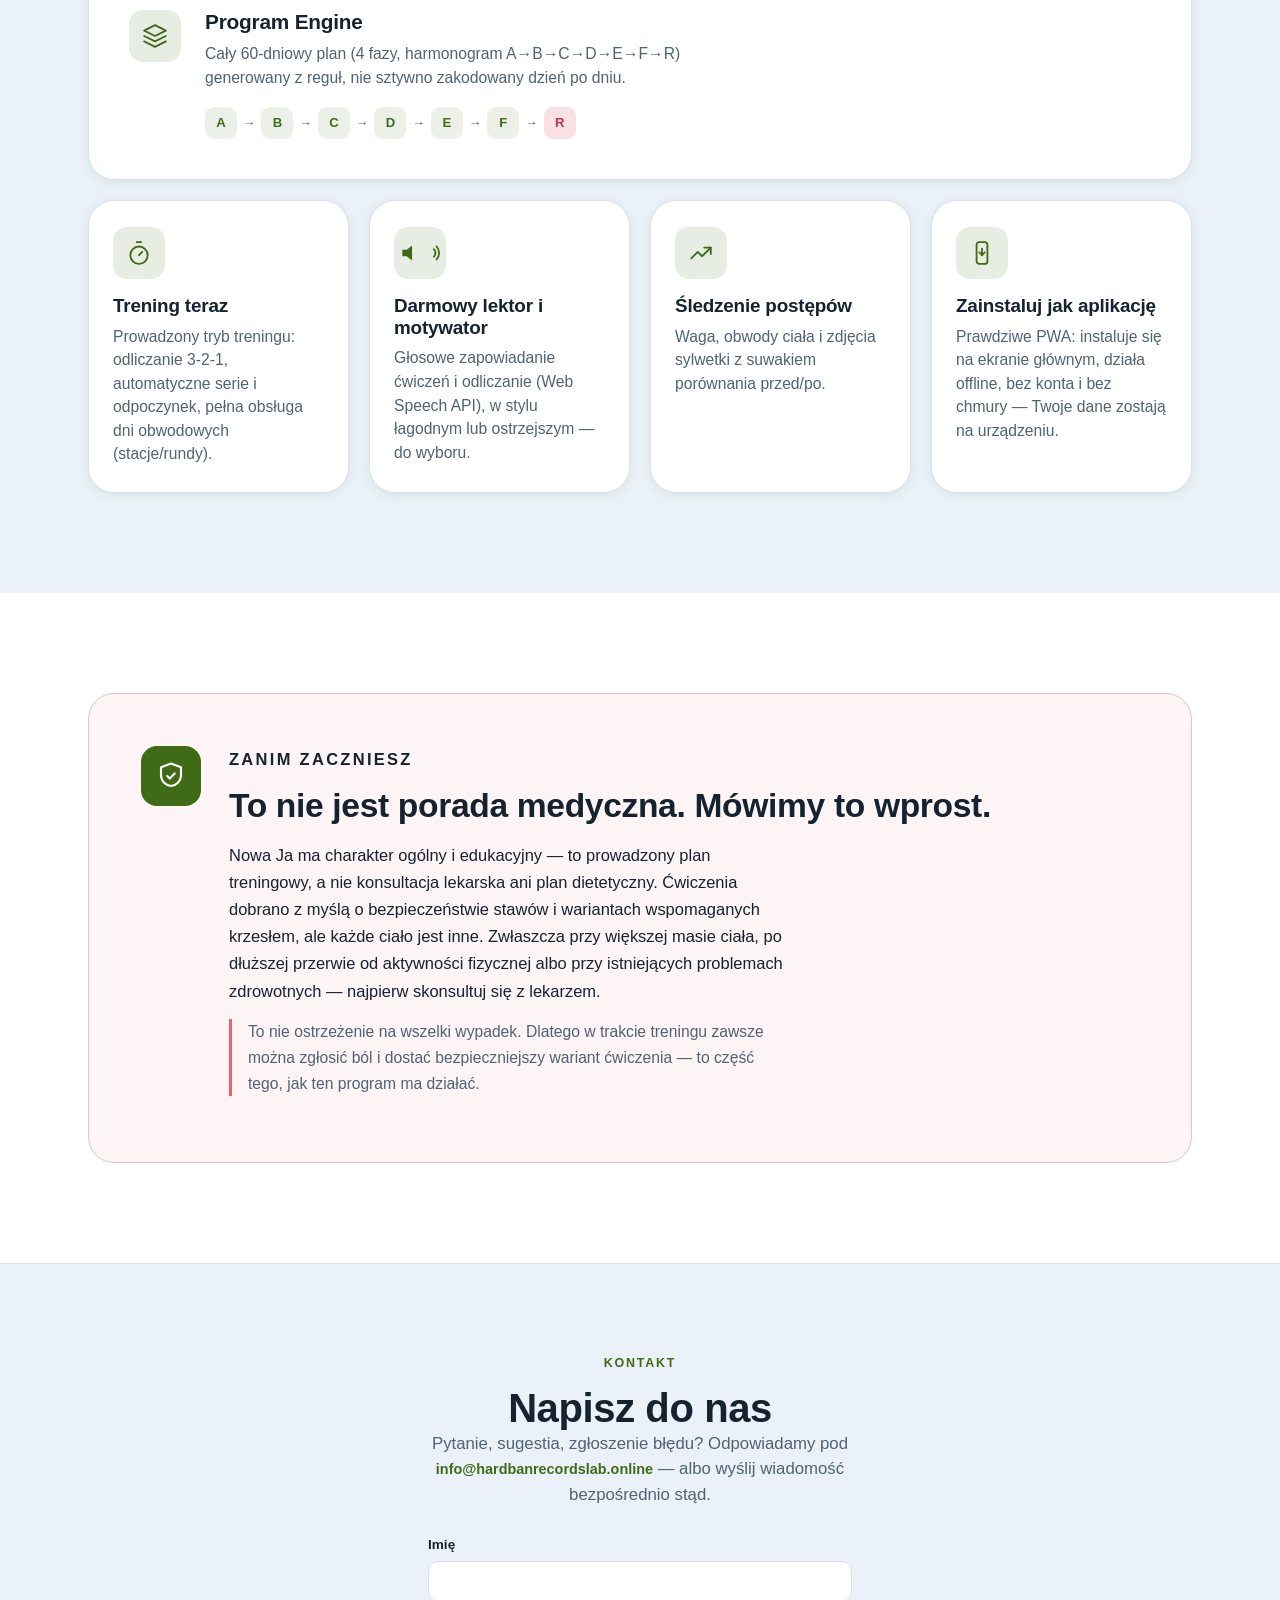
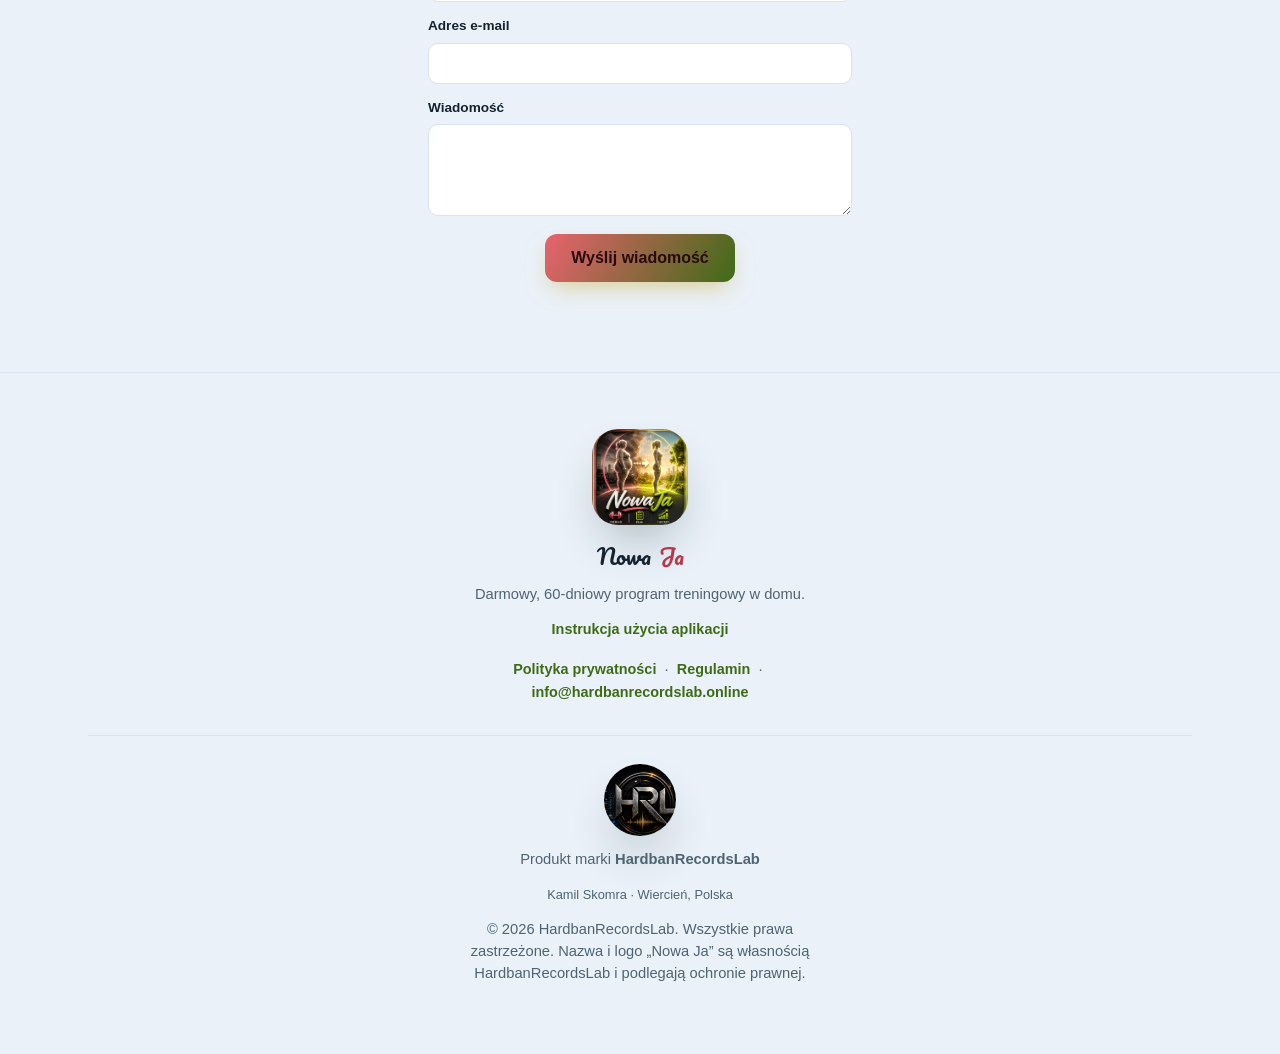
==== commit f9fa1db2: "Dodaj logo HardbanRecordsLab (HRL) do stopki jako sekcję właściciela Nowy assets/hrl-badge.jpg (przy" ====
--- a/index.html
+++ b/index.html
@@ -579,6 +579,11 @@
 }
 .footer-brand span { color: var(--gold-ink); }
 .footer-copyright { font-size: 0.72rem; max-width: 52ch; }
+.footer-owner-block { margin-top: 32px; padding-top: 28px; border-top: 1px solid var(--border); }
+.footer-owner-badge {
+  display: block; width: 72px; height: 72px; margin: 0 auto 12px;
+  border-radius: 50%; box-shadow: var(--shadow-lg); object-fit: cover;
+}
 .footer-tag { color: var(--text-muted); font-size: 0.92rem; max-width: 46ch; margin: 0 auto 14px; }
 .footer-link {
   color: var(--navy);
@@ -832,7 +837,7 @@
   <div class="wrap footer-inner">
     <img src="assets/brand-transformation.jpg" alt="Nowa Ja" class="footer-badge">
     <div class="footer-brand">Nowa <span>Ja</span></div>
-    <p class="footer-tag">Darmowy, 60-dniowy program treningowy w domu — produkt marki <strong>HardbanRecordsLab</strong>.</p>
+    <p class="footer-tag">Darmowy, 60-dniowy program treningowy w domu.</p>
     <div class="footer-links-row">
       <a href="instrukcja-uzycia.html" class="footer-link">Instrukcja użycia aplikacji</a>
     </div>
@@ -843,8 +848,13 @@
       &nbsp;·&nbsp;
       <a href="mailto:info@hardbanrecordslab.online" class="footer-link">info@hardbanrecordslab.online</a>
     </p>
-    <p class="footer-tag footer-owner">HardbanRecordsLab · Kamil Skomra · Wiercień, Polska</p>
-    <p class="footer-tag footer-copyright">© 2026 HardbanRecordsLab. Wszystkie prawa zastrzeżone. Nazwa i logo „Nowa Ja” są własnością HardbanRecordsLab i podlegają ochronie prawnej.</p>
+
+    <div class="footer-owner-block">
+      <img src="assets/hrl-badge.jpg" alt="HardbanRecordsLab" class="footer-owner-badge">
+      <p class="footer-tag">Produkt marki <strong>HardbanRecordsLab</strong></p>
+      <p class="footer-tag footer-owner">Kamil Skomra · Wiercień, Polska</p>
+      <p class="footer-tag footer-copyright">© 2026 HardbanRecordsLab. Wszystkie prawa zastrzeżone. Nazwa i logo „Nowa Ja” są własnością HardbanRecordsLab i podlegają ochronie prawnej.</p>
+    </div>
   </div>
 </footer>
 
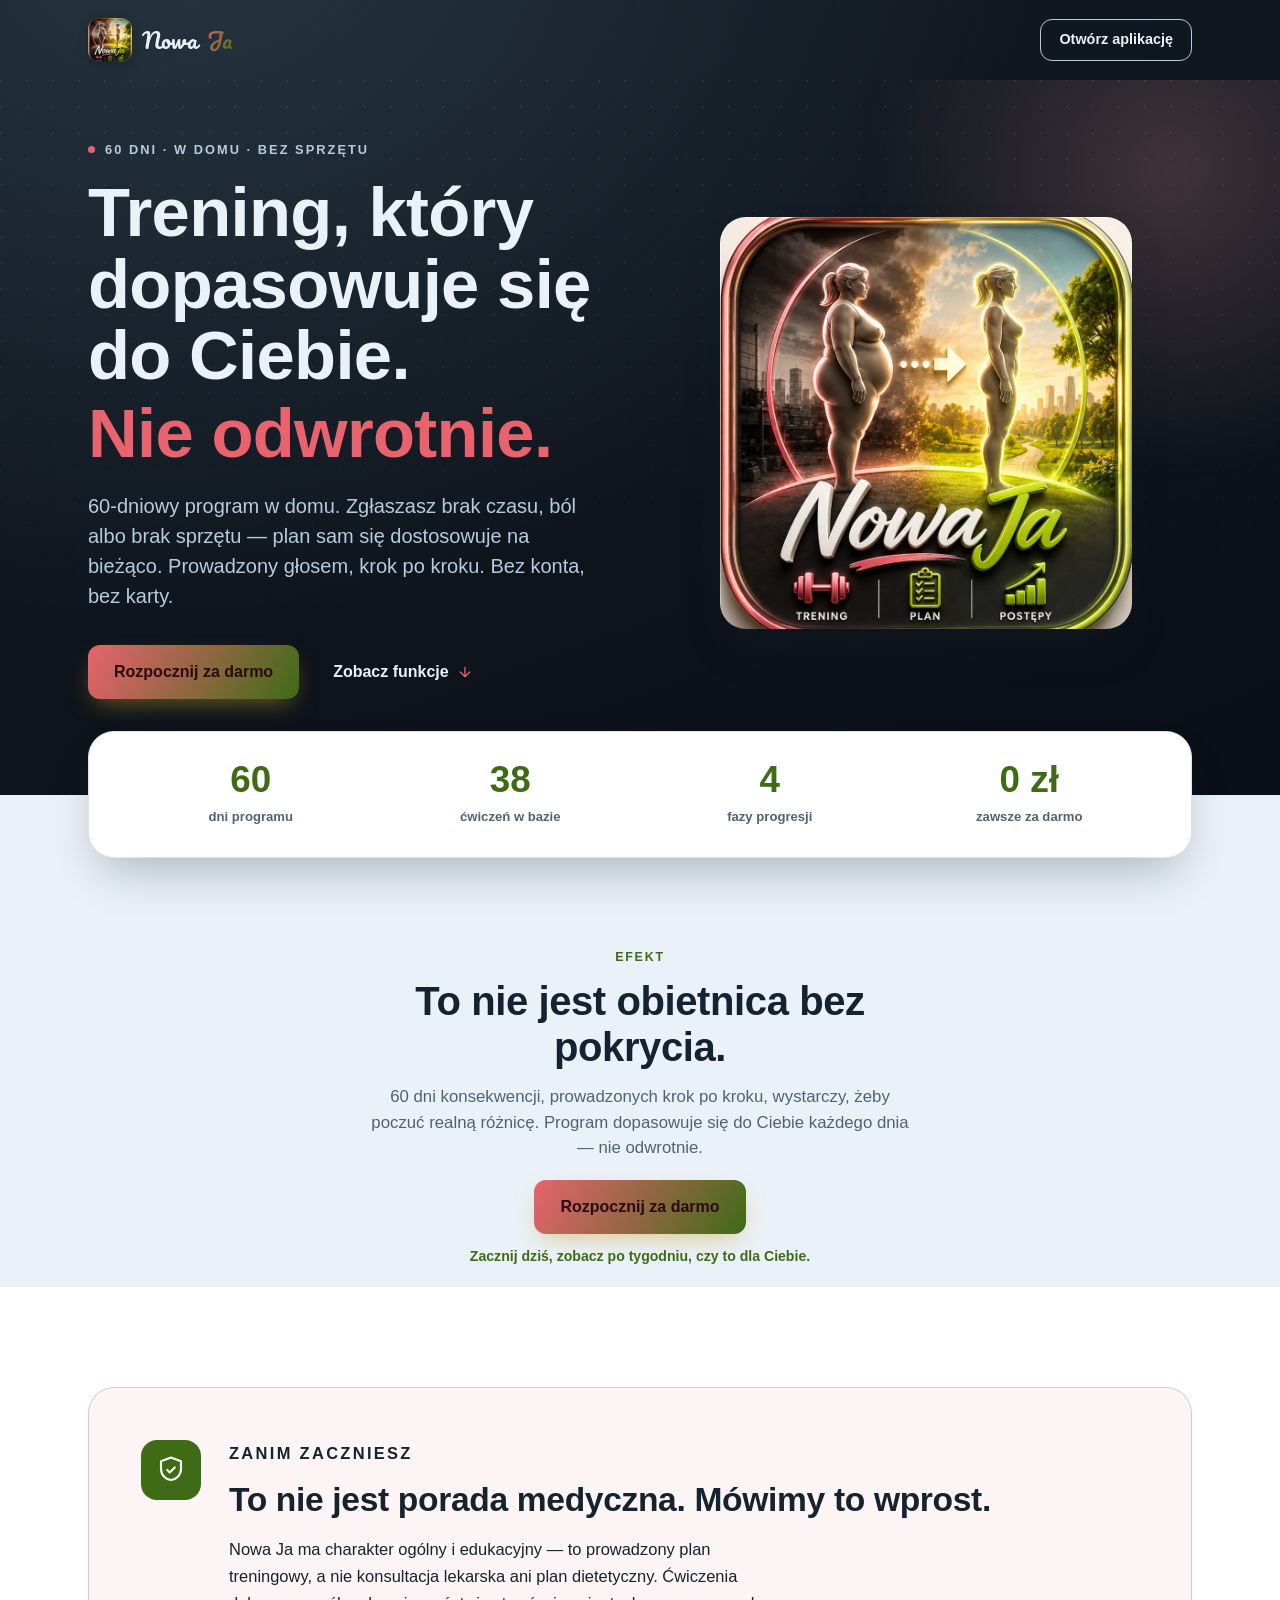
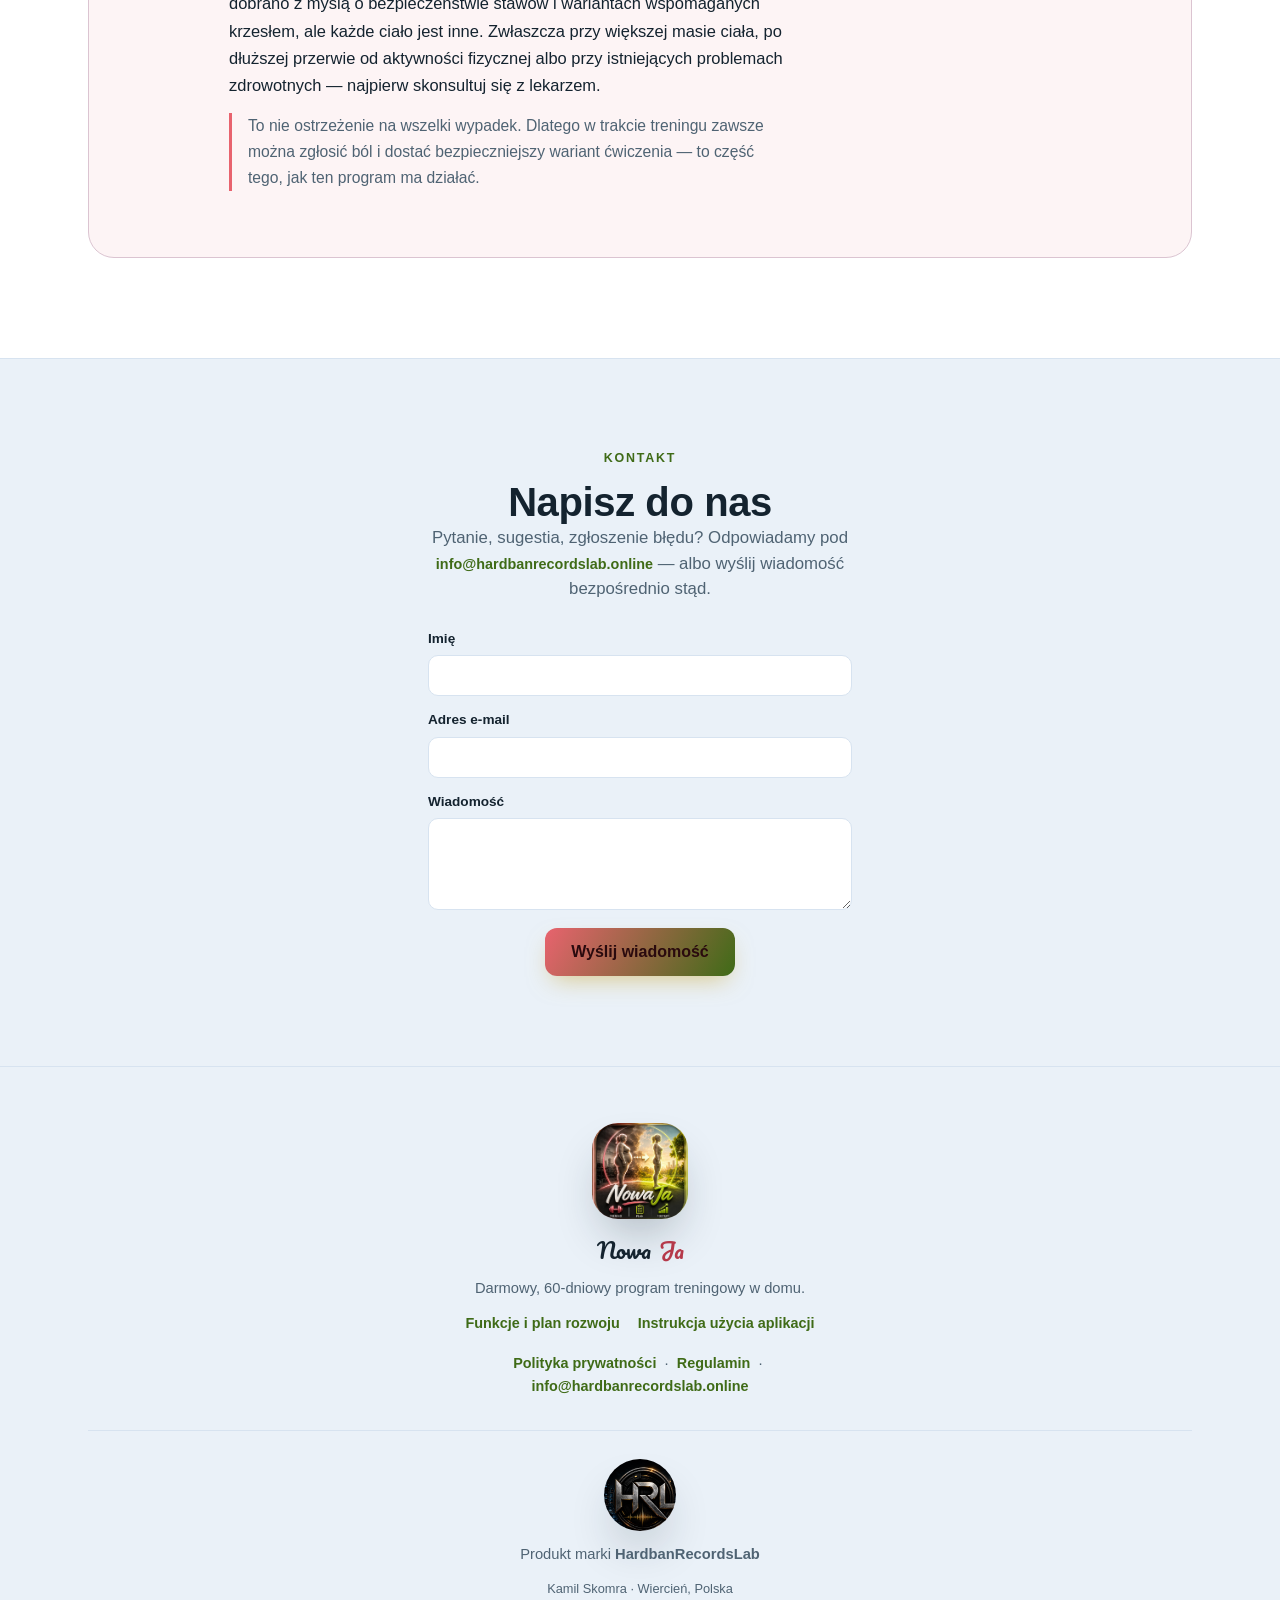
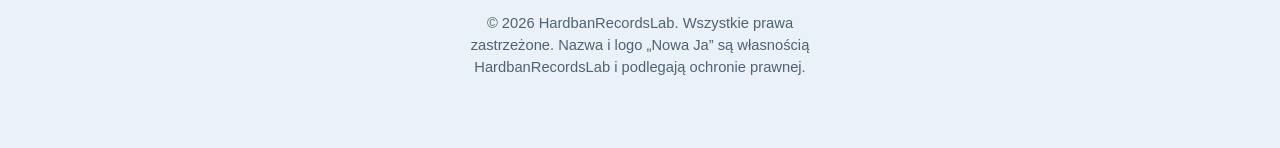
==== commit 374e5226: "Usun stare czarne logo z calej apki (header, onboarding, share/certyfikat), zastap nowym motywem; wy" ====
--- a/index.html
+++ b/index.html
@@ -688,7 +688,7 @@
 <div class="panel">
   <header class="site-header">
     <div class="wrap header-inner">
-      <a href="app.html" class="brand"><img src="icons/icon-192.png" alt="" class="brand-logo">Nowa <span>Ja</span></a>
+      <a href="app.html" class="brand"><img src="assets/brand-transformation.jpg" alt="" class="brand-logo">Nowa <span>Ja</span></a>
       <a href="app.html" class="btn btn-outline">Otwórz aplikację</a>
     </div>
   </header>
@@ -703,7 +703,7 @@
         <p class="hero-sub">60-dniowy program w domu. Zgłaszasz brak czasu, ból albo brak sprzętu — plan sam się dostosowuje na bieżąco. Prowadzony głosem, krok po kroku. Bez konta, bez karty.</p>
         <div class="hero-cta-row">
           <a href="app.html" class="btn btn-primary">Rozpocznij za darmo</a>
-          <a href="#funkcje" class="btn-text">
+          <a href="funkcje.html" class="btn-text">
             Zobacz funkcje
             <svg class="icon" viewBox="0 0 24 24" fill="none" stroke="currentColor" stroke-width="2" stroke-linecap="round" stroke-linejoin="round"><path d="M12 5v14M5 12l7 7 7-7"/></svg>
           </a>
@@ -740,65 +740,6 @@
     </div>
   </div>
 </section>
-
-  <section class="features" id="funkcje">
-    <div class="wrap">
-      <header class="section-head reveal">
-        <p class="eyebrow">Funkcje</p>
-        <h2>Co dokładnie dostajesz</h2>
-        <p class="section-sub">Pięć elementów działających razem, nie osobnych funkcji do składania samodzielnie.</p>
-      </header>
-
-      <article class="feature-lead reveal">
-        <div class="feature-icon" aria-hidden="true">
-          <svg viewBox="0 0 24 24" fill="none" stroke="currentColor" stroke-width="1.7" stroke-linecap="round" stroke-linejoin="round"><path d="M12 2 2 7l10 5 10-5-10-5Z"/><path d="M2 12l10 5 10-5"/><path d="M2 17l10 5 10-5"/></svg>
-        </div>
-        <div>
-          <h3>Program Engine</h3>
-          <p>Cały 60-dniowy plan (4 fazy, harmonogram A→B→C→D→E→F→R) generowany z reguł, nie sztywno zakodowany dzień po dniu.</p>
-          <div class="phase-chips" aria-hidden="true">
-            <span class="chip">A</span><span class="arrow">→</span><span class="chip">B</span><span class="arrow">→</span><span class="chip">C</span><span class="arrow">→</span><span class="chip">D</span><span class="arrow">→</span><span class="chip">E</span><span class="arrow">→</span><span class="chip">F</span><span class="arrow">→</span><span class="chip chip-r">R</span>
-          </div>
-        </div>
-      </article>
-
-      <div class="feature-grid-secondary">
-        <article class="feature reveal">
-          <div class="feature-icon" aria-hidden="true">
-            <svg viewBox="0 0 24 24" fill="none" stroke="currentColor" stroke-width="1.7" stroke-linecap="round" stroke-linejoin="round"><circle cx="12" cy="14" r="8"/><path d="M12 14 15 11"/><path d="M10 2h4"/></svg>
-          </div>
-          <h3>Trening teraz</h3>
-          <p>Prowadzony tryb treningu: odliczanie 3-2-1, automatyczne serie i odpoczynek, pełna obsługa dni obwodowych (stacje/rundy).</p>
-        </article>
-
-        <article class="feature reveal">
-          <div class="feature-icon" aria-hidden="true">
-            <svg viewBox="0 0 24 24" fill="currentColor" stroke="none"><path d="M4 9v6h4l5 4V5L8 9H4Z"/></svg>
-            <svg class="icon-wave" viewBox="0 0 24 24" fill="none" stroke="currentColor" stroke-width="1.7" stroke-linecap="round"><path d="M16.5 8.5a5 5 0 0 1 0 7"/><path d="M19 6a9 9 0 0 1 0 12"/></svg>
-          </div>
-          <h3>Darmowy lektor i motywator</h3>
-          <p>Głosowe zapowiadanie ćwiczeń i odliczanie (Web Speech API), w stylu łagodnym lub ostrzejszym — do wyboru.</p>
-        </article>
-
-        <article class="feature reveal">
-          <div class="feature-icon" aria-hidden="true">
-            <svg viewBox="0 0 24 24" fill="none" stroke="currentColor" stroke-width="1.7" stroke-linecap="round" stroke-linejoin="round"><path d="M3 17l6-6 4 4 8-8"/><path d="M15 7h6v6"/></svg>
-          </div>
-          <h3>Śledzenie postępów</h3>
-          <p>Waga, obwody ciała i zdjęcia sylwetki z suwakiem porównania przed/po.</p>
-        </article>
-
-        <article class="feature reveal">
-          <div class="feature-icon" aria-hidden="true">
-            <svg viewBox="0 0 24 24" fill="none" stroke="currentColor" stroke-width="1.7" stroke-linecap="round" stroke-linejoin="round"><rect x="7" y="2" width="10" height="20" rx="2.5"/><path d="M12 8v6"/><path d="M9.5 11.5 12 14l2.5-2.5"/></svg>
-          </div>
-          <h3>Zainstaluj jak aplikację</h3>
-          <p>Prawdziwe PWA: instaluje się na ekranie głównym, działa offline, bez konta i bez chmury — Twoje dane zostają na urządzeniu.</p>
-        </article>
-      </div>
-    </div>
-  </section>
-
 
   <section class="safety">
     <div class="wrap">
@@ -839,6 +780,7 @@
     <div class="footer-brand">Nowa <span>Ja</span></div>
     <p class="footer-tag">Darmowy, 60-dniowy program treningowy w domu.</p>
     <div class="footer-links-row">
+      <a href="funkcje.html" class="footer-link">Funkcje i plan rozwoju</a>
       <a href="instrukcja-uzycia.html" class="footer-link">Instrukcja użycia aplikacji</a>
     </div>
     <p class="footer-tag footer-legal">
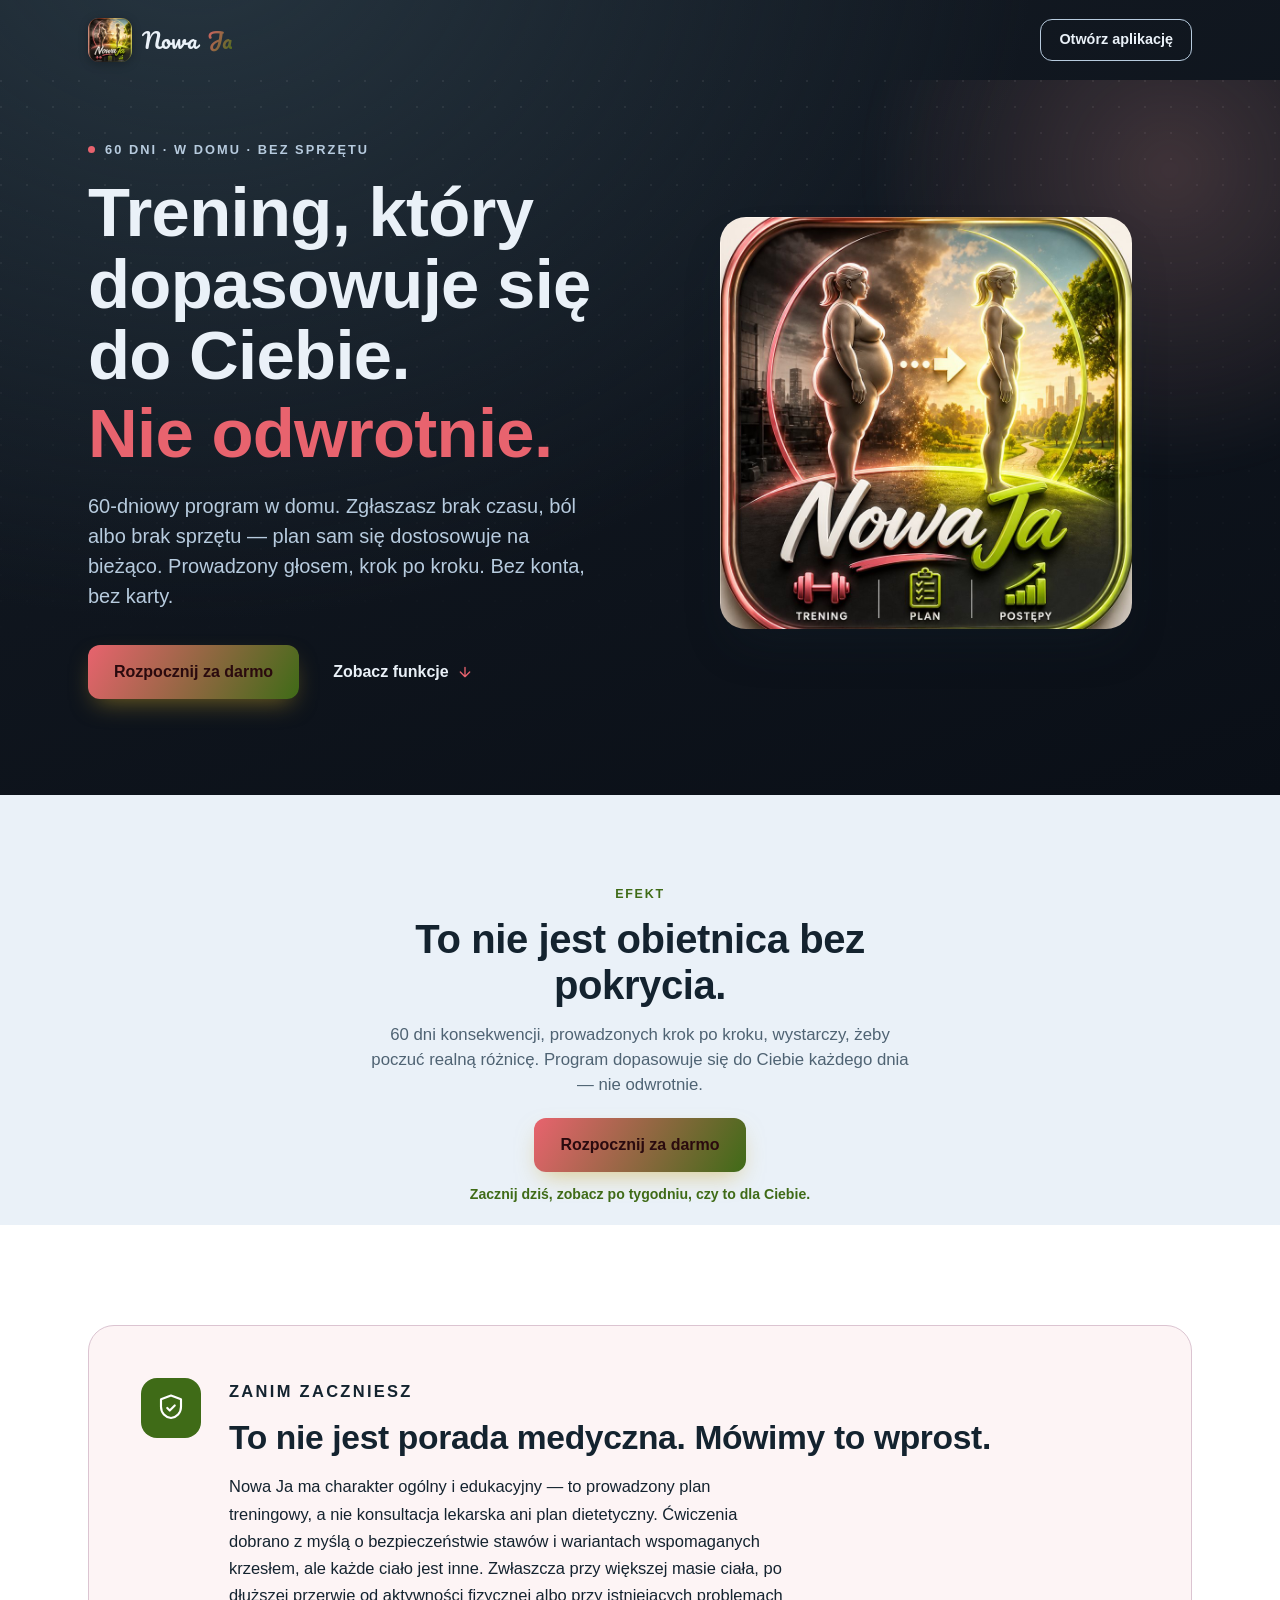
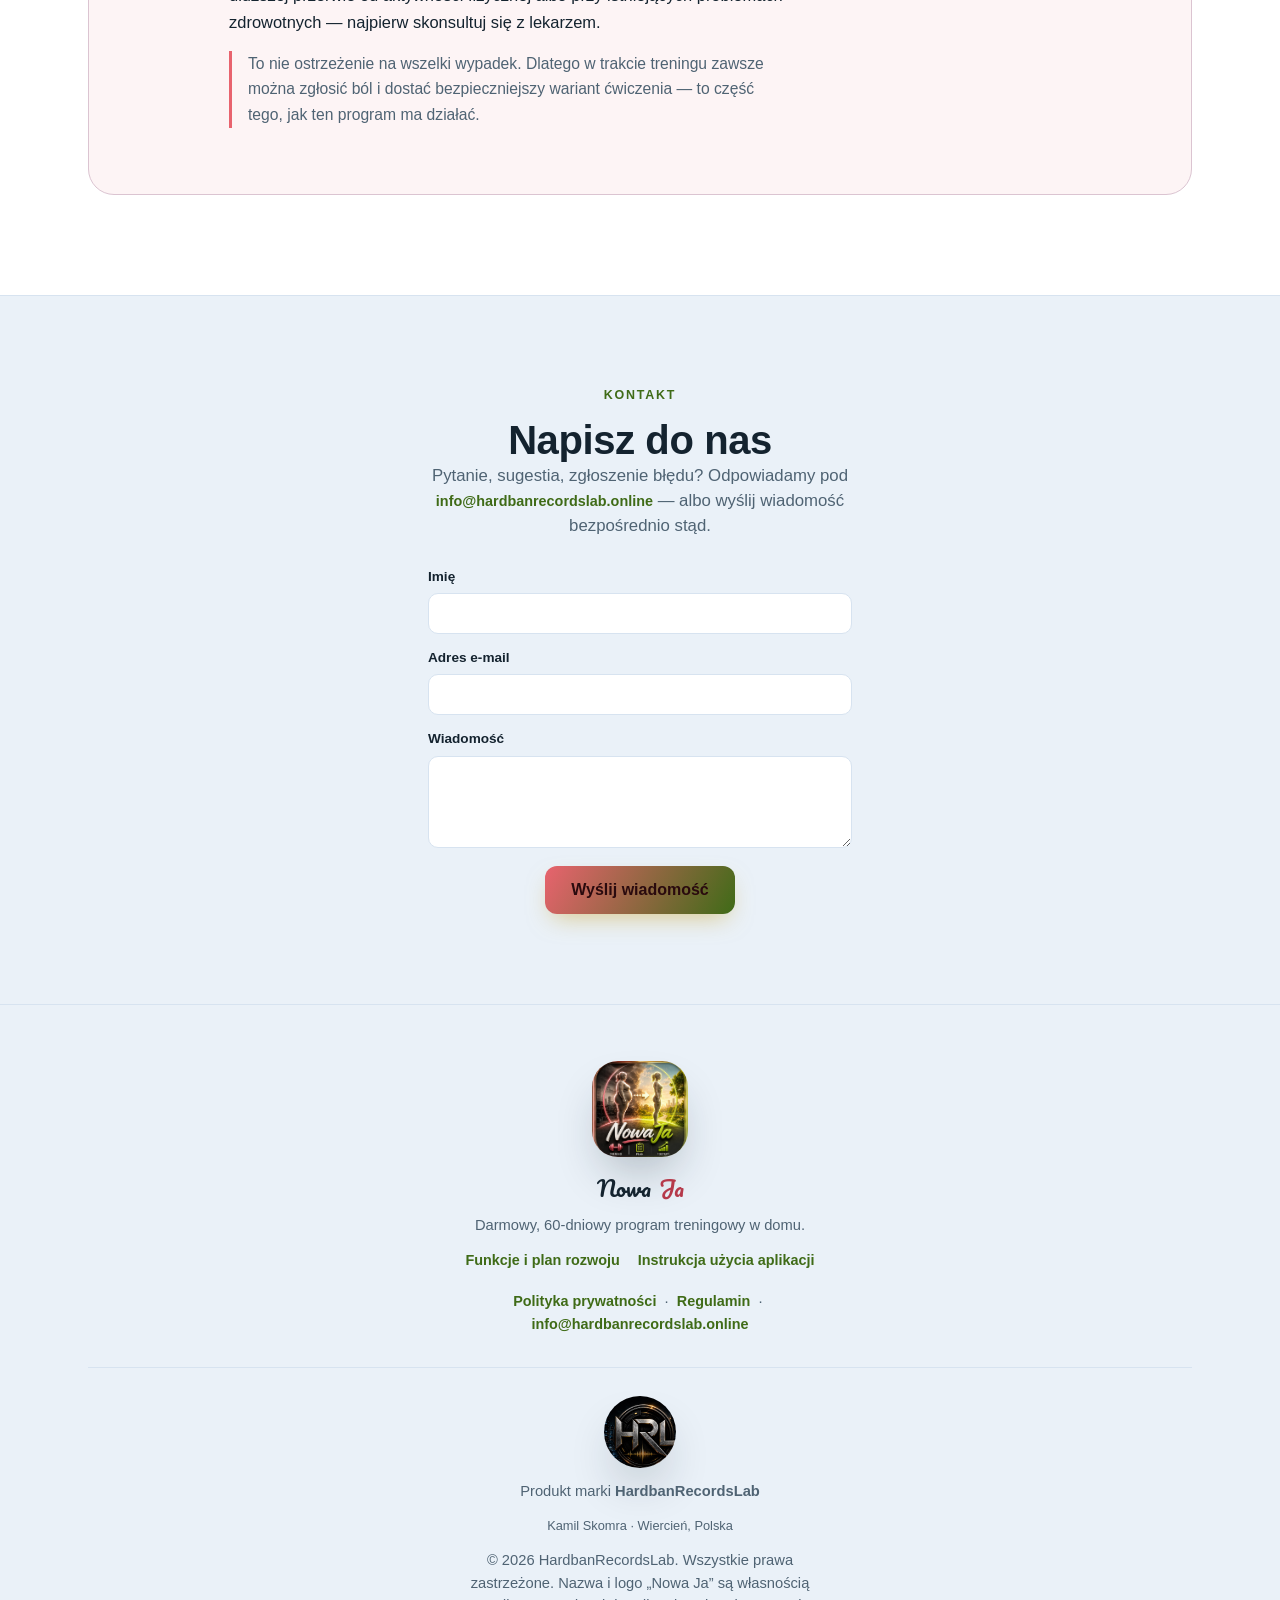
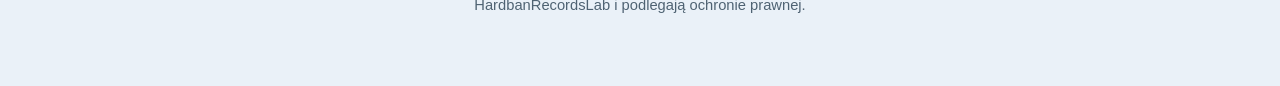
==== commit 4c84c65e: "Automatyczna rozgrzewka przed kazdym treningiem + usun blok statystyk z landing page Rozgrzewka: - W" ====
--- a/index.html
+++ b/index.html
@@ -718,17 +718,6 @@
   </section>
 </div>
 
-<section class="stat-bar">
-  <div class="wrap">
-    <div class="stat-card reveal">
-      <div class="stat"><span class="stat-num">60</span><span class="stat-label">dni programu</span></div>
-      <div class="stat"><span class="stat-num">38</span><span class="stat-label">ćwiczeń w bazie</span></div>
-      <div class="stat"><span class="stat-num">4</span><span class="stat-label">fazy progresji</span></div>
-      <div class="stat"><span class="stat-num">0 zł</span><span class="stat-label">zawsze za darmo</span></div>
-    </div>
-  </div>
-</section>
-
 <section class="transform-showcase">
   <div class="wrap transform-showcase-inner">
     <div class="transform-showcase-copy reveal">
